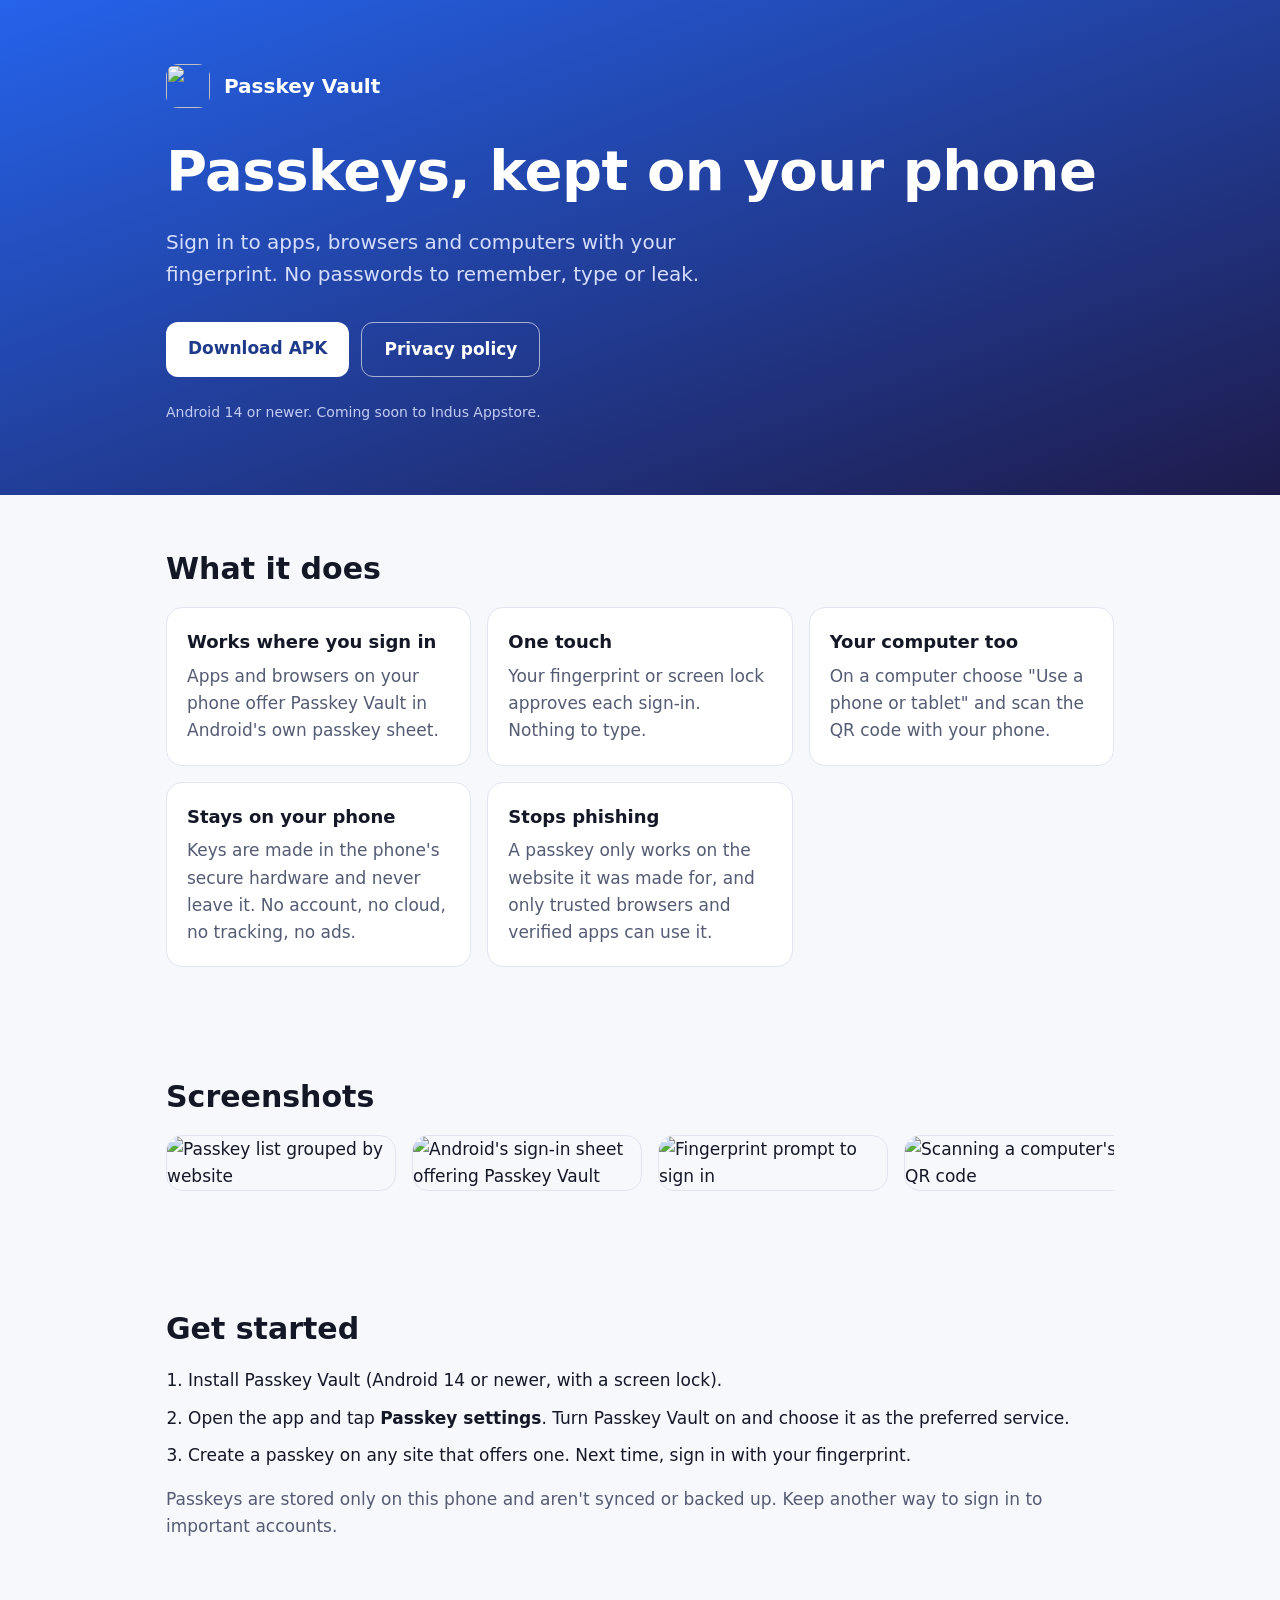
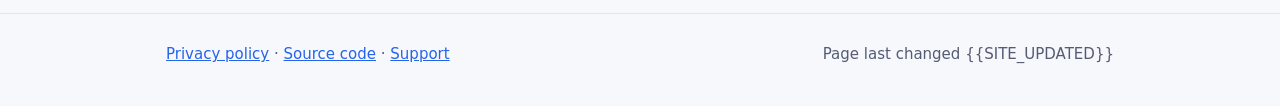
==== site/index.html @ fcdde6c2 "Website on GitHub Pages: landing page and privacy policy - site/: landing page (features, screenshot" ====
<!doctype html>
<html lang="en">
<head>
  <meta charset="utf-8">
  <meta name="viewport" content="width=device-width, initial-scale=1">
  <title>Passkey Vault</title>
  <meta name="description" content="Passkeys kept on your Android phone. Sign in to apps, browsers and computers with your fingerprint. No account, no cloud, no tracking.">
  <link rel="icon" href="icon.png">
  <link rel="stylesheet" href="style.css">
</head>
<body>
  <header class="hero">
    <div class="wrap">
      <a class="brand" href="./"><img src="icon.png" alt="">Passkey Vault</a>
      <h1>Passkeys, kept on your phone</h1>
      <p>Sign in to apps, browsers and computers with your fingerprint. No passwords to remember, type or leak.</p>
      <div class="buttons">
        <a class="btn primary" href="https://github.com/aman-dhakar-191/passkey-provider-android/releases/latest">Download APK</a>
        <a class="btn secondary" href="privacy/">Privacy policy</a>
      </div>
      <span class="note">Android 14 or newer. Coming soon to Indus Appstore.</span>
    </div>
  </header>

  <main>
    <section>
      <div class="wrap">
        <h2>What it does</h2>
        <div class="features">
          <div class="card"><h3>Works where you sign in</h3><p>Apps and browsers on your phone offer Passkey Vault in Android's own passkey sheet.</p></div>
          <div class="card"><h3>One touch</h3><p>Your fingerprint or screen lock approves each sign-in. Nothing to type.</p></div>
          <div class="card"><h3>Your computer too</h3><p>On a computer choose "Use a phone or tablet" and scan the QR code with your phone.</p></div>
          <div class="card"><h3>Stays on your phone</h3><p>Keys are made in the phone's secure hardware and never leave it. No account, no cloud, no tracking, no ads.</p></div>
          <div class="card"><h3>Stops phishing</h3><p>A passkey only works on the website it was made for, and only trusted browsers and verified apps can use it.</p></div>
        </div>
      </div>
    </section>

    <section>
      <div class="wrap">
        <h2>Screenshots</h2>
        <div class="shots">
          <img src="screenshots/screenshot-1.png" alt="Passkey list grouped by website" loading="lazy">
          <img src="screenshots/screenshot-2.png" alt="Android's sign-in sheet offering Passkey Vault" loading="lazy">
          <img src="screenshots/screenshot-3.png" alt="Fingerprint prompt to sign in" loading="lazy">
          <img src="screenshots/screenshot-4.png" alt="Scanning a computer's QR code" loading="lazy">
        </div>
      </div>
    </section>

    <section>
      <div class="wrap">
        <h2>Get started</h2>
        <ol class="steps">
          <li>Install Passkey Vault (Android 14 or newer, with a screen lock).</li>
          <li>Open the app and tap <strong>Passkey settings</strong>. Turn Passkey Vault on and choose it as the preferred service.</li>
          <li>Create a passkey on any site that offers one. Next time, sign in with your fingerprint.</li>
        </ol>
        <p class="muted">Passkeys are stored only on this phone and aren't synced or backed up. Keep another way to sign in to important accounts.</p>
      </div>
    </section>
  </main>

  <footer>
    <div class="wrap">
      <span><a href="privacy/">Privacy policy</a> · <a href="https://github.com/aman-dhakar-191/passkey-provider-android">Source code</a> · <a href="https://github.com/aman-dhakar-191/passkey-provider-android/issues">Support</a></span>
      <span>Page last changed {{SITE_UPDATED}}</span>
    </div>
  </footer>
</body>
</html>
---- site/style.css ----
:root {
  --bg: #f7f8fc; --surface: #ffffff; --text: #141726; --muted: #545b73; --line: #e2e5ef;
  --accent: #2563eb; --accent-text: #ffffff; --hero-a: #2563eb; --hero-b: #1e1b4b;
}
@media (prefers-color-scheme: dark) {
  :root { --bg: #0f1117; --surface: #181b24; --text: #e8eaf2; --muted: #a3a9bd; --line: #2a2f3d;
          --accent: #8fb3ff; --accent-text: #0b1b44; }
}
* { box-sizing: border-box; }
html { -webkit-text-size-adjust: 100%; }
body { margin: 0; background: var(--bg); color: var(--text); line-height: 1.6;
       font: 17px/1.6 system-ui, -apple-system, "Segoe UI", Roboto, sans-serif; }
a { color: var(--accent); }
.wrap { max-width: 980px; margin: 0 auto; padding: 0 16px; }

.hero { background: linear-gradient(160deg, var(--hero-a), var(--hero-b)); color: #fff; padding: 64px 0 72px; }
.hero .wrap { display: grid; gap: 24px; justify-items: start; }
.brand { display: flex; align-items: center; gap: 14px; font-weight: 600; font-size: 20px; color: #fff;
         text-decoration: none; }
.brand img { width: 44px; height: 44px; border-radius: 12px; }
.hero h1 { font-size: clamp(34px, 6vw, 56px); line-height: 1.1; margin: 8px 0 0; letter-spacing: -0.5px; }
.hero p { font-size: 20px; color: #d6defc; margin: 0; max-width: 620px; }
.buttons { display: flex; flex-wrap: wrap; gap: 12px; margin-top: 8px; }
.btn { display: inline-block; padding: 13px 22px; border-radius: 12px; font-weight: 600; text-decoration: none; }
.btn.primary { background: #fff; color: #1e3a8a; }
.btn.secondary { border: 1.5px solid rgba(255,255,255,.6); color: #fff; }
.note { font-size: 14px; color: #c3cdf5; }

section { padding: 56px 0; }
h2 { font-size: 30px; margin: 0 0 20px; line-height: 1.2; }
.features { display: grid; gap: 16px; grid-template-columns: repeat(auto-fit, minmax(230px, 1fr)); }
.card { background: var(--surface); border: 1px solid var(--line); border-radius: 16px; padding: 20px; }
.card h3 { margin: 0 0 6px; font-size: 18px; }
.card p { margin: 0; color: var(--muted); }

.shots { display: flex; gap: 16px; overflow-x: auto; padding-bottom: 8px; scroll-snap-type: x mandatory; }
.shots img { width: 230px; flex: 0 0 auto; border-radius: 16px; scroll-snap-align: start;
             border: 1px solid var(--line); }

ol.steps { padding-left: 22px; margin: 0; } ol.steps li { margin-bottom: 10px; }
.muted { color: var(--muted); }

footer { border-top: 1px solid var(--line); padding: 28px 0 40px; color: var(--muted); font-size: 15px; }
footer .wrap { display: flex; flex-wrap: wrap; gap: 8px 24px; justify-content: space-between; }

/* Privacy page */
.page-head { background: linear-gradient(160deg, var(--hero-a), var(--hero-b)); color: #fff; padding: 28px 0; }
.doc { background: var(--surface); border: 1px solid var(--line); border-radius: 16px; padding: 8px 24px 24px;
       margin: 32px 0; }
.doc h1 { font-size: 32px; line-height: 1.2; }
.doc h2 { font-size: 22px; margin-top: 28px; }
.doc code { font-size: 14px; background: var(--bg); border: 1px solid var(--line); border-radius: 6px;
            padding: 1px 5px; overflow-wrap: anywhere; }
.updated { color: var(--muted); font-size: 15px; }
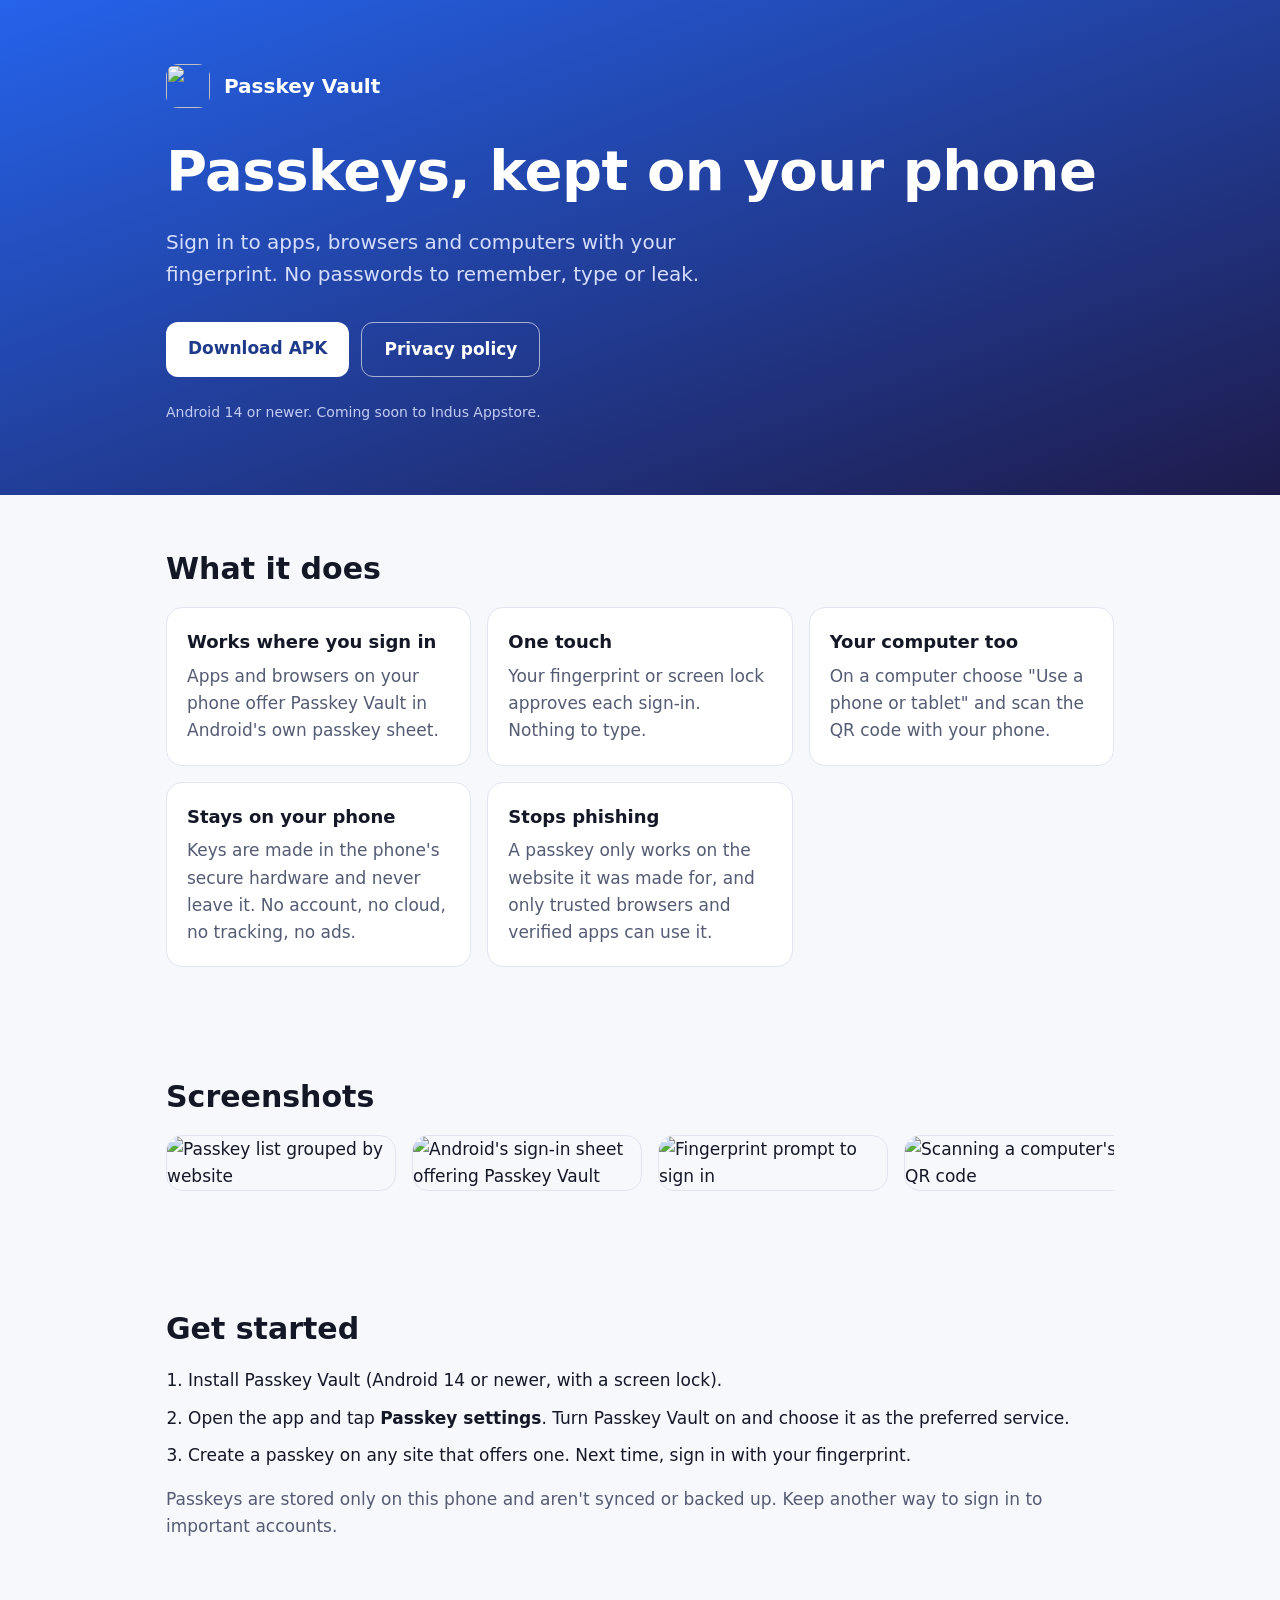
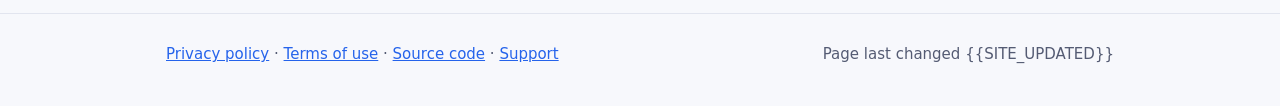
==== commit 7f845721: "Privacy policy rewrite, terms of use, Apache-2.0 licence, APK v3 signing - PRIVACY.md restructured t" ====
--- a/site/index.html
+++ b/site/index.html
@@ -63,7 +63,7 @@
 
   <footer>
     <div class="wrap">
-      <span><a href="privacy/">Privacy policy</a> · <a href="https://github.com/aman-dhakar-191/passkey-provider-android">Source code</a> · <a href="https://github.com/aman-dhakar-191/passkey-provider-android/issues">Support</a></span>
+      <span><a href="privacy/">Privacy policy</a> · <a href="terms/">Terms of use</a> · <a href="https://github.com/aman-dhakar-191/passkey-provider-android">Source code</a> · <a href="mailto:amandhaker191@gmail.com">Support</a></span>
       <span>Page last changed {{SITE_UPDATED}}</span>
     </div>
   </footer>
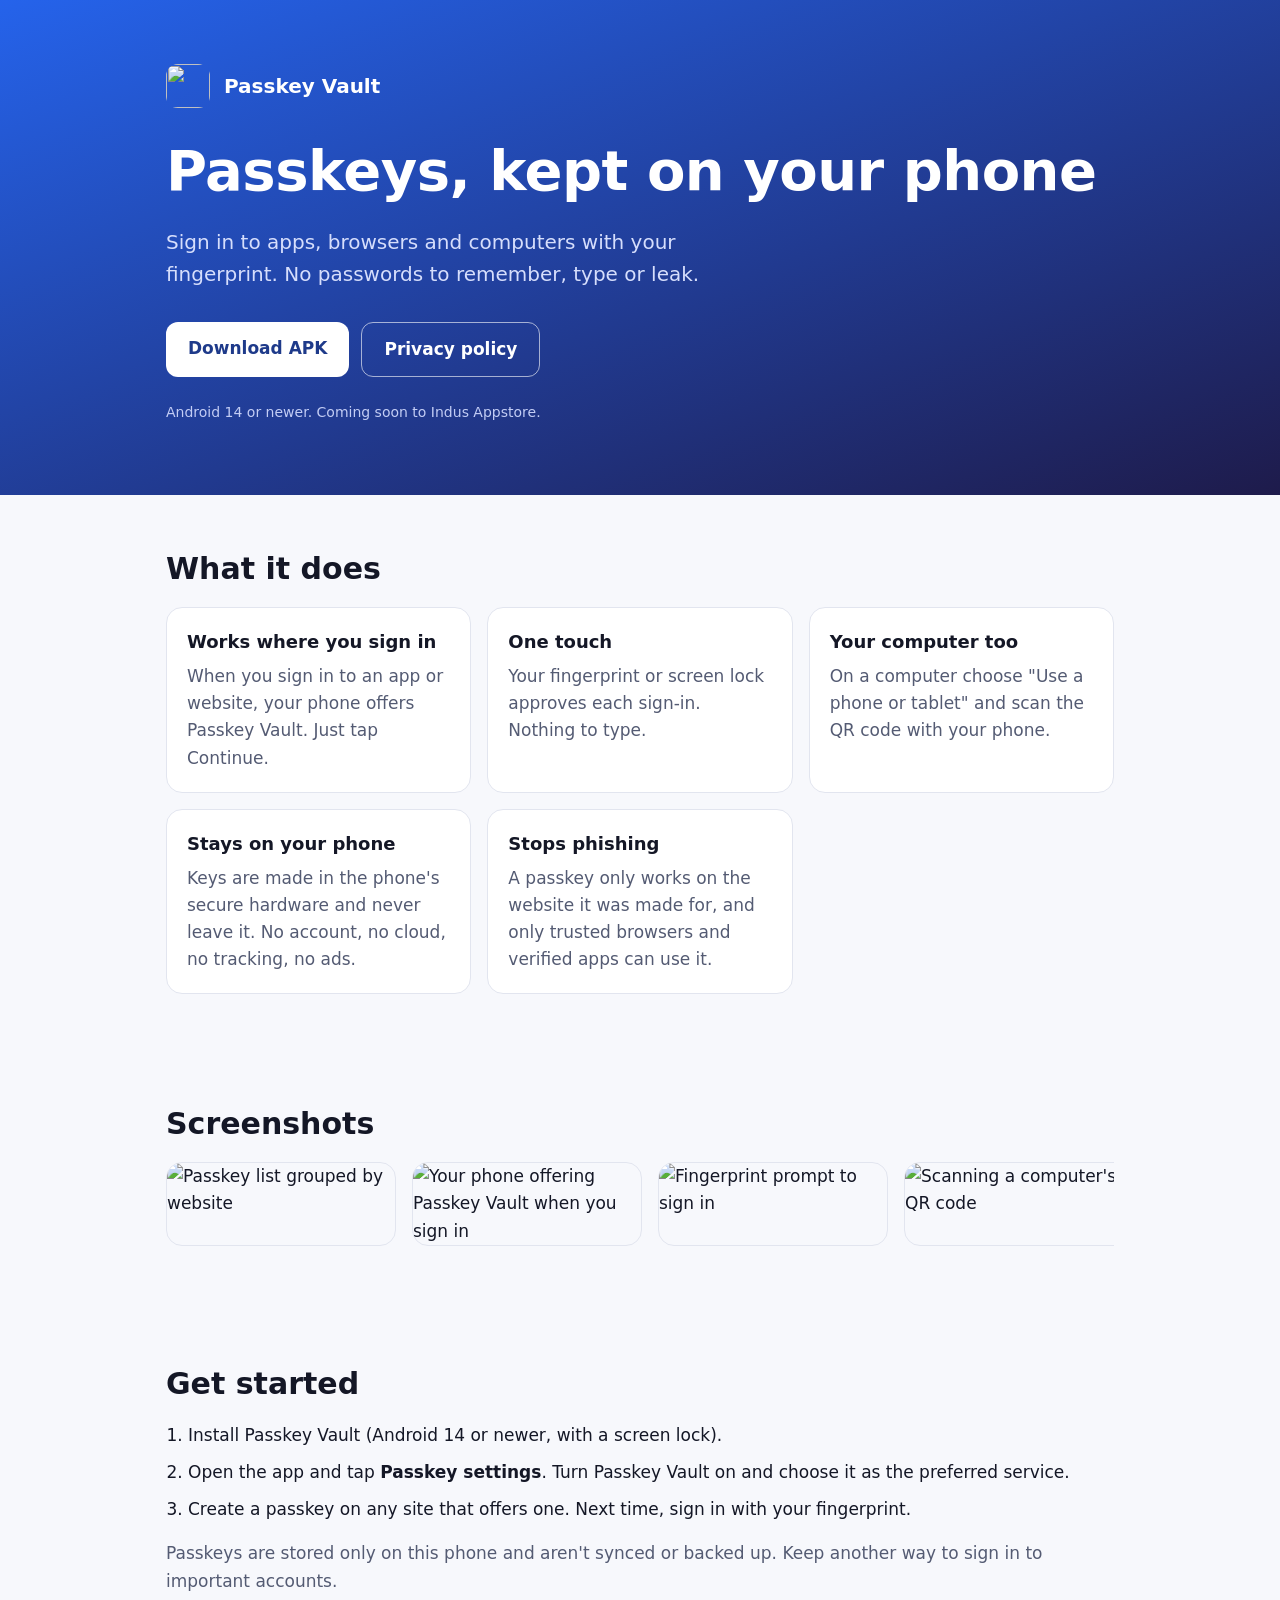
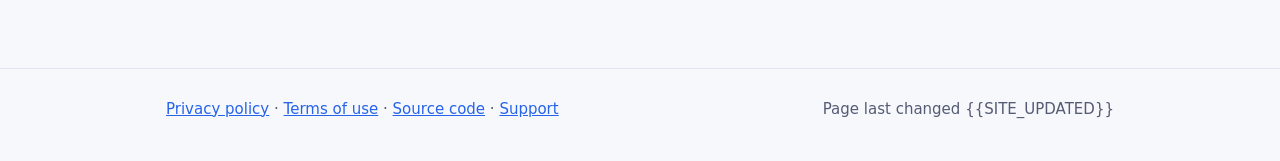
==== commit 27d5375e: "Store screenshot 2 and website: plain wording instead of "Android's sign-in sheet" Co-Authored-By: C" ====
--- a/site/index.html
+++ b/site/index.html
@@ -27,7 +27,7 @@
       <div class="wrap">
         <h2>What it does</h2>
         <div class="features">
-          <div class="card"><h3>Works where you sign in</h3><p>Apps and browsers on your phone offer Passkey Vault in Android's own passkey sheet.</p></div>
+          <div class="card"><h3>Works where you sign in</h3><p>When you sign in to an app or website, your phone offers Passkey Vault. Just tap Continue.</p></div>
           <div class="card"><h3>One touch</h3><p>Your fingerprint or screen lock approves each sign-in. Nothing to type.</p></div>
           <div class="card"><h3>Your computer too</h3><p>On a computer choose "Use a phone or tablet" and scan the QR code with your phone.</p></div>
           <div class="card"><h3>Stays on your phone</h3><p>Keys are made in the phone's secure hardware and never leave it. No account, no cloud, no tracking, no ads.</p></div>
@@ -41,7 +41,7 @@
         <h2>Screenshots</h2>
         <div class="shots">
           <img src="screenshots/screenshot-1.png" alt="Passkey list grouped by website" loading="lazy">
-          <img src="screenshots/screenshot-2.png" alt="Android's sign-in sheet offering Passkey Vault" loading="lazy">
+          <img src="screenshots/screenshot-2.png" alt="Your phone offering Passkey Vault when you sign in" loading="lazy">
           <img src="screenshots/screenshot-3.png" alt="Fingerprint prompt to sign in" loading="lazy">
           <img src="screenshots/screenshot-4.png" alt="Scanning a computer's QR code" loading="lazy">
         </div>
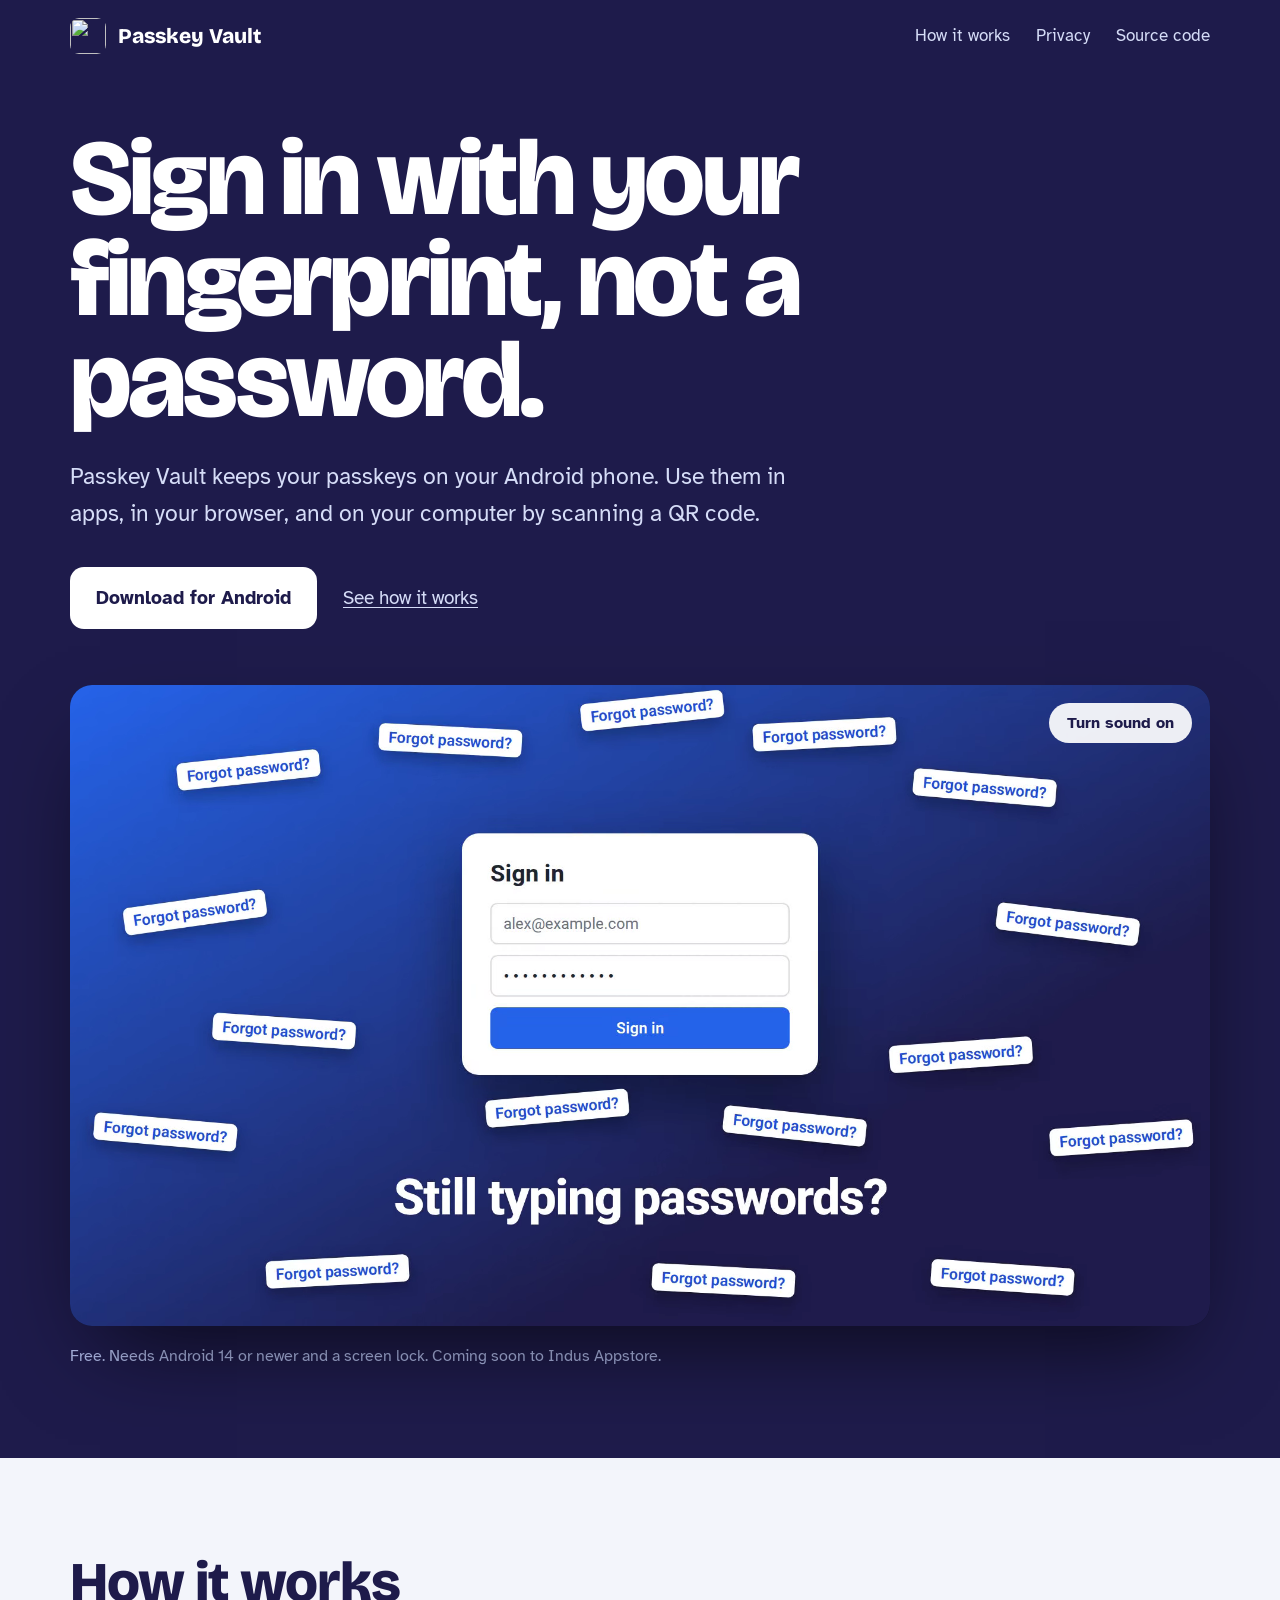
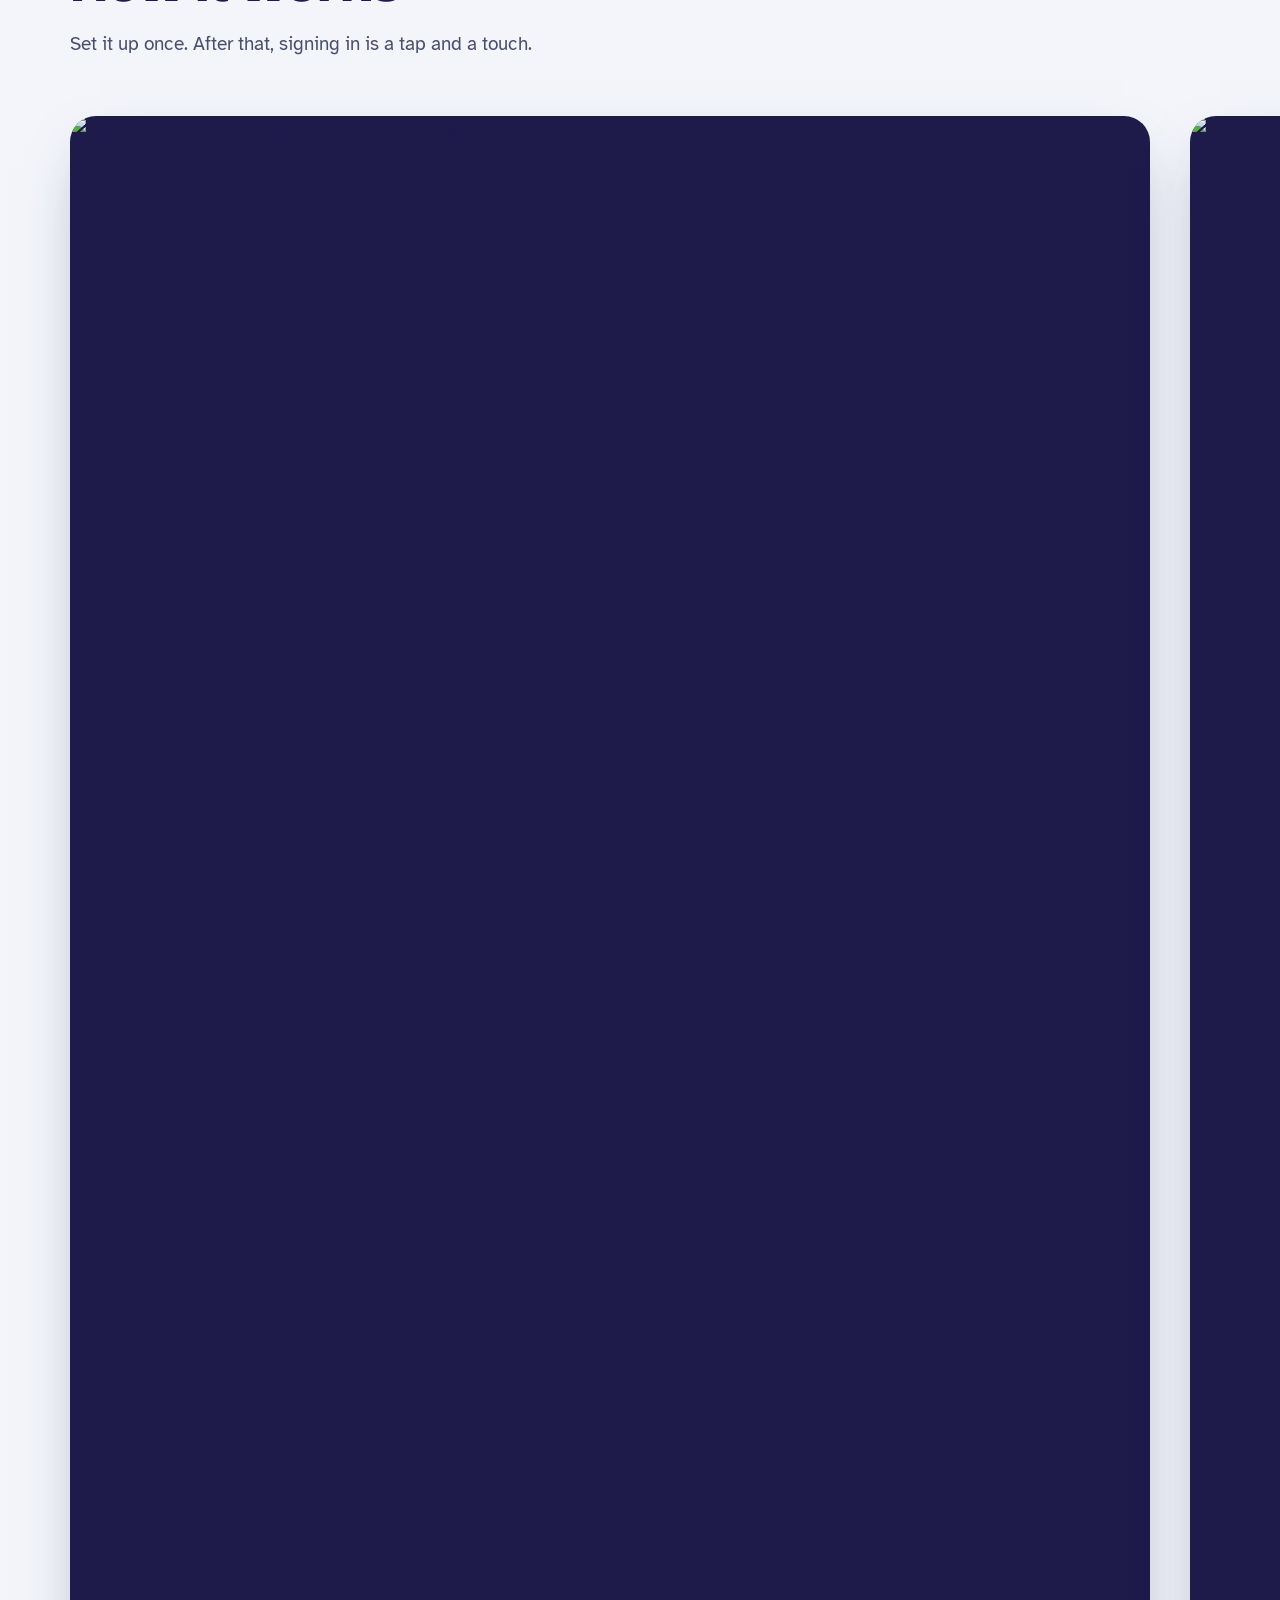
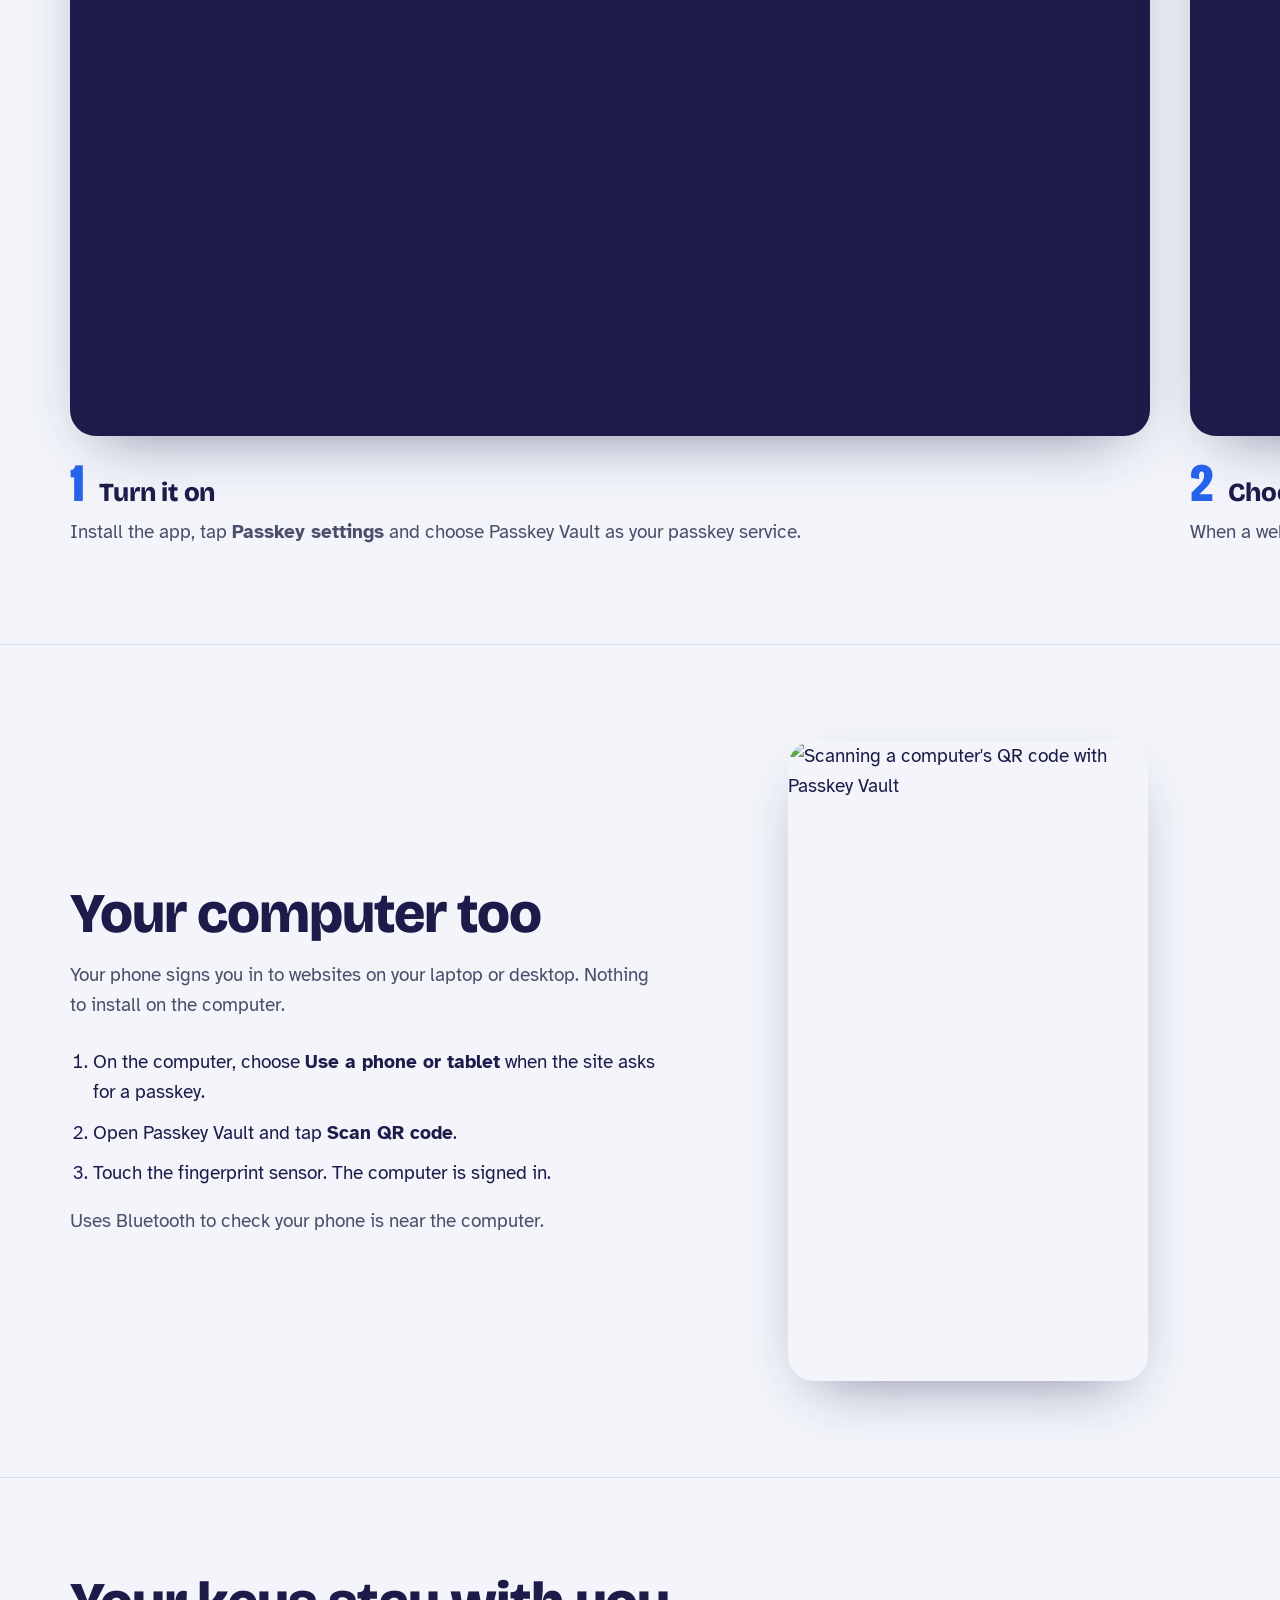
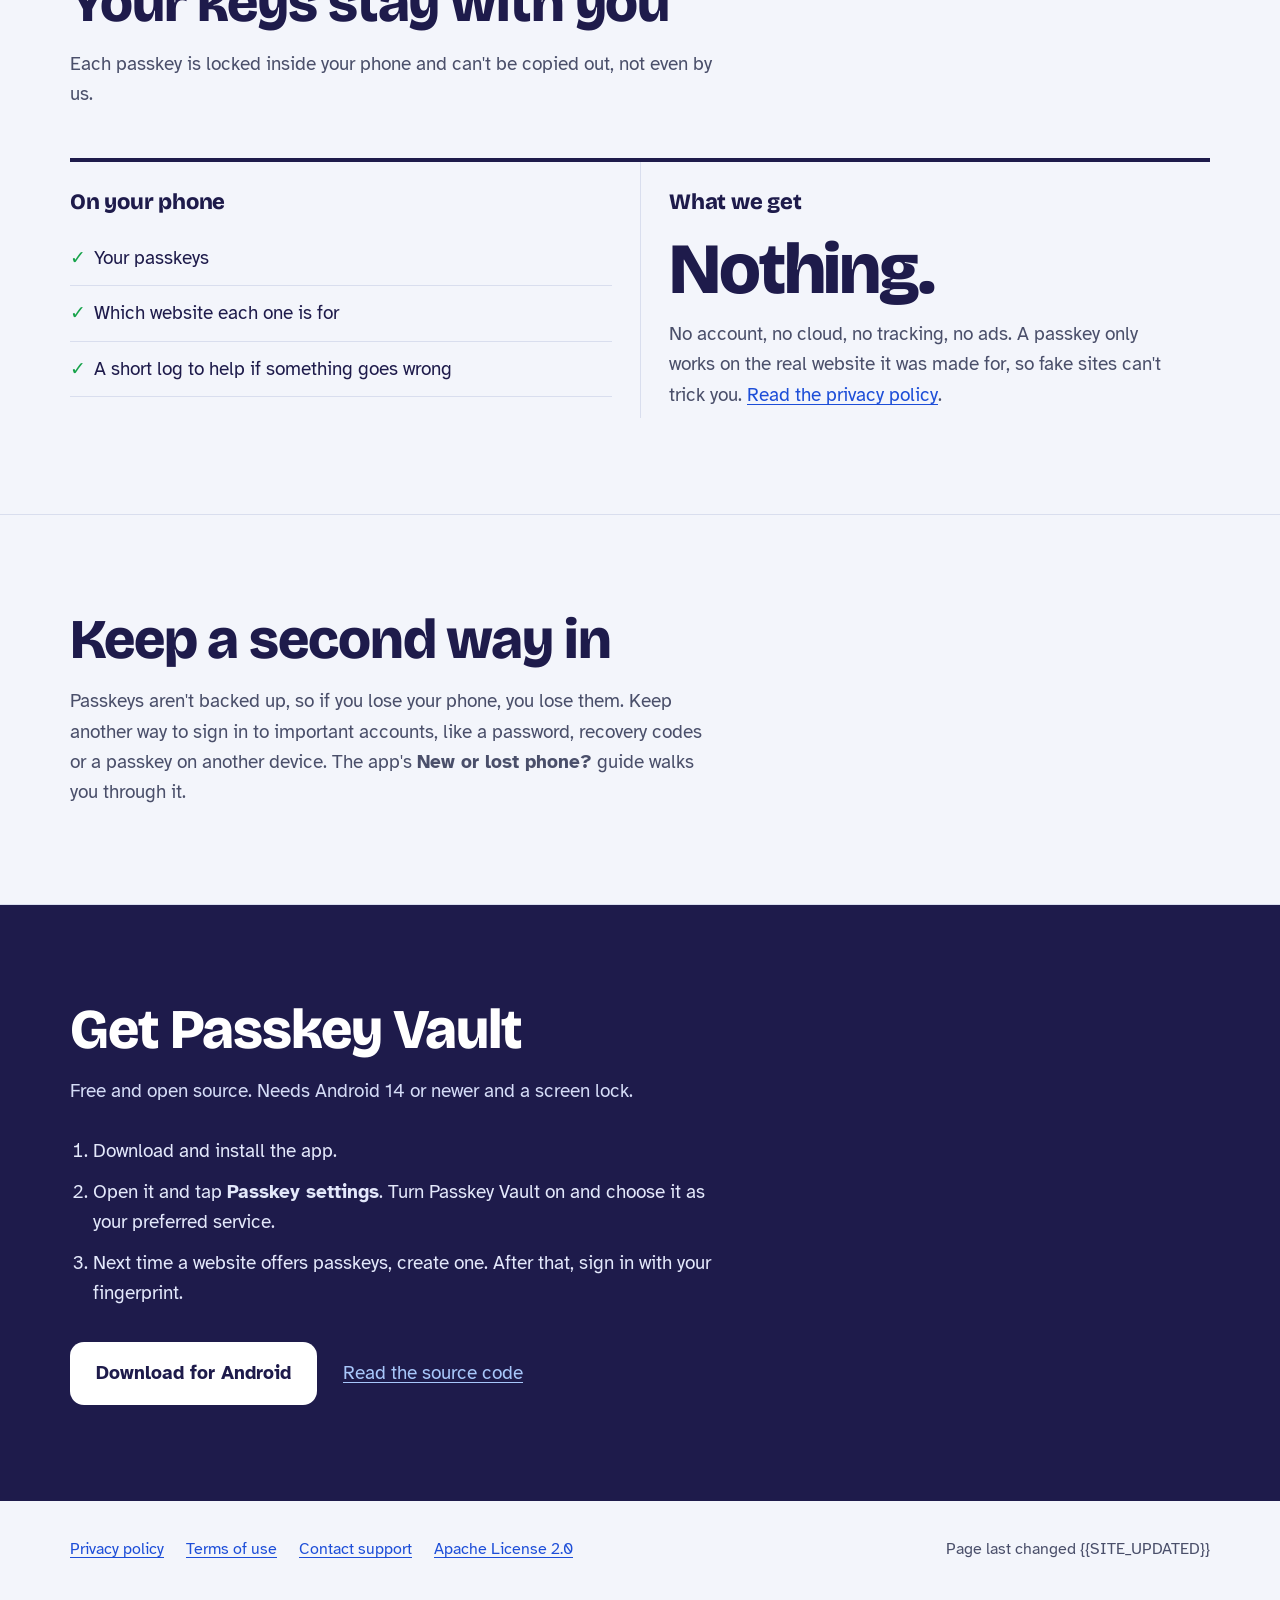
==== commit 3da25c2e: "Website redesign: launch video on the landing page - Hero leads with the headline and the 22-second " ====
--- a/site/index.html
+++ b/site/index.html
@@ -3,69 +3,159 @@
 <head>
   <meta charset="utf-8">
   <meta name="viewport" content="width=device-width, initial-scale=1">
-  <title>Passkey Vault</title>
-  <meta name="description" content="Passkeys kept on your Android phone. Sign in to apps, browsers and computers with your fingerprint. No account, no cloud, no tracking.">
+  <title>Passkey Vault: sign in with your fingerprint</title>
+  <meta name="description" content="Passkey Vault keeps your passkeys on your Android phone. Sign in to apps, websites and your computer with your fingerprint. No account, no cloud, no ads.">
+  <meta property="og:title" content="Passkey Vault">
+  <meta property="og:description" content="Sign in with your fingerprint, not a password. Your passkeys stay on your phone.">
+  <meta property="og:image" content="https://aman-dhakar-191.github.io/passkey-provider-android/media/passkey-vault.jpg">
   <link rel="icon" href="icon.png">
+  <link rel="preload" href="fonts/bricolage-200-800-normal.woff2" as="font" type="font/woff2" crossorigin>
   <link rel="stylesheet" href="style.css">
 </head>
 <body>
-  <header class="hero">
+  <header class="top">
     <div class="wrap">
       <a class="brand" href="./"><img src="icon.png" alt="">Passkey Vault</a>
-      <h1>Passkeys, kept on your phone</h1>
-      <p>Sign in to apps, browsers and computers with your fingerprint. No passwords to remember, type or leak.</p>
-      <div class="buttons">
-        <a class="btn primary" href="https://github.com/aman-dhakar-191/passkey-provider-android/releases/latest">Download APK</a>
-        <a class="btn secondary" href="privacy/">Privacy policy</a>
-      </div>
-      <span class="note">Android 14 or newer. Coming soon to Indus Appstore.</span>
+      <nav class="nav" aria-label="Main">
+        <a class="wide" href="#how">How it works</a>
+        <a href="privacy/">Privacy</a>
+        <a href="https://github.com/aman-dhakar-191/passkey-provider-android">Source code</a>
+      </nav>
     </div>
   </header>
 
   <main>
-    <section>
+    <section class="hero">
       <div class="wrap">
-        <h2>What it does</h2>
-        <div class="features">
-          <div class="card"><h3>Works where you sign in</h3><p>When you sign in to an app or website, your phone offers Passkey Vault. Just tap Continue.</p></div>
-          <div class="card"><h3>One touch</h3><p>Your fingerprint or screen lock approves each sign-in. Nothing to type.</p></div>
-          <div class="card"><h3>Your computer too</h3><p>On a computer choose "Use a phone or tablet" and scan the QR code with your phone.</p></div>
-          <div class="card"><h3>Stays on your phone</h3><p>Keys are made in the phone's secure hardware and never leave it. No account, no cloud, no tracking, no ads.</p></div>
-          <div class="card"><h3>Stops phishing</h3><p>A passkey only works on the website it was made for, and only trusted browsers and verified apps can use it.</p></div>
+        <h1>Sign in with your fingerprint, not a password.</h1>
+        <p class="lede">Passkey Vault keeps your passkeys on your Android phone. Use them in apps, in your browser, and on your computer by scanning a QR code.</p>
+        <div class="actions">
+          <a class="button" href="https://github.com/aman-dhakar-191/passkey-provider-android/releases/latest">Download for Android</a>
+          <a class="quiet" href="#how">See how it works</a>
+        </div>
+        <div class="film">
+          <video id="film" poster="media/passkey-vault.jpg" autoplay muted loop playsinline preload="auto"
+                 aria-label="22-second video: a password form full of Forgot password links, then Passkey Vault signing in with one fingerprint on a phone and on a computer.">
+            <source src="media/passkey-vault.webm" type="video/webm">
+            <source src="media/passkey-vault.mp4" type="video/mp4">
+          </video>
+          <button class="sound" id="sound" type="button" aria-pressed="false">Turn sound on</button>
+        </div>
+        <p class="requirement">Free. Needs Android 14 or newer and a screen lock. Coming soon to Indus Appstore.</p>
+      </div>
+    </section>
+
+    <section class="section" id="how">
+      <div class="wrap">
+        <h2>How it works</h2>
+        <p class="measure">Set it up once. After that, signing in is a tap and a touch.</p>
+        <ol class="steps">
+          <li>
+            <img src="screenshots/screenshot-1.png" alt="Passkey Vault's list of passkeys, grouped by website" loading="lazy" width="1080" height="1920">
+            <h3>Turn it on</h3>
+            <p>Install the app, tap <strong>Passkey settings</strong> and choose Passkey Vault as your passkey service.</p>
+          </li>
+          <li>
+            <img src="screenshots/screenshot-2.png" alt="Android's sign-in sheet offering a passkey from Passkey Vault" loading="lazy" width="1080" height="1920">
+            <h3>Choose Passkey Vault</h3>
+            <p>When a website or app asks for a passkey, your phone offers Passkey Vault. Tap Continue.</p>
+          </li>
+          <li>
+            <img src="screenshots/screenshot-3.png" alt="The fingerprint prompt that confirms the sign-in" loading="lazy" width="1080" height="1920">
+            <h3>Touch the sensor</h3>
+            <p>Your fingerprint or screen lock confirms it's you, and you're signed in.</p>
+          </li>
+        </ol>
+      </div>
+    </section>
+
+    <section class="section">
+      <div class="wrap split">
+        <div>
+          <h2>Your computer too</h2>
+          <p class="measure">Your phone signs you in to websites on your laptop or desktop. Nothing to install on the computer.</p>
+          <ol class="flow">
+            <li>On the computer, choose <strong>Use a phone or tablet</strong> when the site asks for a passkey.</li>
+            <li>Open Passkey Vault and tap <strong>Scan QR code</strong>.</li>
+            <li>Touch the fingerprint sensor. The computer is signed in.</li>
+          </ol>
+          <p class="measure" style="margin-top:18px;color:var(--muted)">Uses Bluetooth to check your phone is near the computer.</p>
+        </div>
+        <img src="screenshots/screenshot-4.png" alt="Scanning a computer's QR code with Passkey Vault" loading="lazy" width="1080" height="1920">
+      </div>
+    </section>
+
+    <section class="section">
+      <div class="wrap">
+        <h2>Your keys stay with you</h2>
+        <p class="measure">Each passkey is locked inside your phone and can't be copied out, not even by us.</p>
+        <div class="ledger">
+          <div>
+            <h3>On your phone</h3>
+            <ul>
+              <li><span class="check">✓</span>Your passkeys</li>
+              <li><span class="check">✓</span>Which website each one is for</li>
+              <li><span class="check">✓</span>A short log to help if something goes wrong</li>
+            </ul>
+          </div>
+          <div>
+            <h3>What we get</h3>
+            <p class="nothing">Nothing.</p>
+            <p>No account, no cloud, no tracking, no ads. A passkey only works on the real website it was made for, so fake sites can't trick you. <a href="privacy/">Read the privacy policy</a>.</p>
+          </div>
         </div>
       </div>
     </section>
 
-    <section>
+    <section class="section">
       <div class="wrap">
-        <h2>Screenshots</h2>
-        <div class="shots">
-          <img src="screenshots/screenshot-1.png" alt="Passkey list grouped by website" loading="lazy">
-          <img src="screenshots/screenshot-2.png" alt="Your phone offering Passkey Vault when you sign in" loading="lazy">
-          <img src="screenshots/screenshot-3.png" alt="Fingerprint prompt to sign in" loading="lazy">
-          <img src="screenshots/screenshot-4.png" alt="Scanning a computer's QR code" loading="lazy">
-        </div>
+        <h2>Keep a second way in</h2>
+        <p class="measure">Passkeys aren't backed up, so if you lose your phone, you lose them. Keep another way to sign in to important accounts, like a password, recovery codes or a passkey on another device. The app's <strong>New or lost phone?</strong> guide walks you through it.</p>
       </div>
     </section>
 
-    <section>
+    <section class="section get">
       <div class="wrap">
-        <h2>Get started</h2>
-        <ol class="steps">
-          <li>Install Passkey Vault (Android 14 or newer, with a screen lock).</li>
-          <li>Open the app and tap <strong>Passkey settings</strong>. Turn Passkey Vault on and choose it as the preferred service.</li>
-          <li>Create a passkey on any site that offers one. Next time, sign in with your fingerprint.</li>
+        <h2>Get Passkey Vault</h2>
+        <p class="measure">Free and open source. Needs Android 14 or newer and a screen lock.</p>
+        <ol class="setup">
+          <li>Download and install the app.</li>
+          <li>Open it and tap <strong>Passkey settings</strong>. Turn Passkey Vault on and choose it as your preferred service.</li>
+          <li>Next time a website offers passkeys, create one. After that, sign in with your fingerprint.</li>
         </ol>
-        <p class="muted">Passkeys are stored only on this phone and aren't synced or backed up. Keep another way to sign in to important accounts.</p>
+        <div class="actions">
+          <a class="button" href="https://github.com/aman-dhakar-191/passkey-provider-android/releases/latest">Download for Android</a>
+          <a href="https://github.com/aman-dhakar-191/passkey-provider-android">Read the source code</a>
+        </div>
       </div>
     </section>
   </main>
 
   <footer>
     <div class="wrap">
-      <span><a href="privacy/">Privacy policy</a> · <a href="terms/">Terms of use</a> · <a href="https://github.com/aman-dhakar-191/passkey-provider-android">Source code</a> · <a href="mailto:amandhaker191@gmail.com">Support</a></span>
+      <nav aria-label="Footer">
+        <a href="privacy/">Privacy policy</a>
+        <a href="terms/">Terms of use</a>
+        <a href="mailto:amandhaker191@gmail.com">Contact support</a>
+        <a href="https://github.com/aman-dhakar-191/passkey-provider-android/blob/main/LICENSE">Apache License 2.0</a>
+      </nav>
       <span>Page last changed {{SITE_UPDATED}}</span>
     </div>
   </footer>
+
+  <script>
+    // The video plays muted (browsers only autoplay silent video); sound is the visitor's choice.
+    const film = document.getElementById("film"), sound = document.getElementById("sound");
+    sound.addEventListener("click", () => {
+      film.muted = !film.muted;
+      if (!film.muted) film.play();
+      sound.textContent = film.muted ? "Turn sound on" : "Turn sound off";
+      sound.setAttribute("aria-pressed", String(!film.muted));
+    });
+    // With reduced motion, don't autoplay: show the poster and let the visitor start it.
+    if (matchMedia("(prefers-reduced-motion: reduce)").matches) {
+      film.removeAttribute("autoplay"); film.pause(); film.controls = true;
+    }
+  </script>
 </body>
 </html>
--- a/site/style.css
+++ b/site/style.css
@@ -1,54 +1,133 @@
+/* Passkey Vault website. Colours come from the app; fonts are self-hosted (no third-party requests). */
+@font-face { font-family: "Bricolage"; src: url("fonts/bricolage-200-800-normal.woff2") format("woff2");
+             font-weight: 200 800; font-stretch: 75% 100%; font-display: swap; }
+@font-face { font-family: "Atkinson"; src: url("fonts/atkinson-400-normal.woff2") format("woff2"); font-weight: 400; font-display: swap; }
+@font-face { font-family: "Atkinson"; src: url("fonts/atkinson-700-normal.woff2") format("woff2"); font-weight: 700; font-display: swap; }
+@font-face { font-family: "Atkinson"; src: url("fonts/atkinson-400-italic.woff2") format("woff2"); font-weight: 400; font-style: italic; font-display: swap; }
+
 :root {
-  --bg: #f7f8fc; --surface: #ffffff; --text: #141726; --muted: #545b73; --line: #e2e5ef;
-  --accent: #2563eb; --accent-text: #ffffff; --hero-a: #2563eb; --hero-b: #1e1b4b;
+  --navy: #1E1B4B;      /* hero, headings */
+  --signal: #2563EB;    /* actions, links */
+  --key: #A8C7FA;       /* accents on navy */
+  --mist: #F3F5FB;      /* page */
+  --paper: #FFFFFF;     /* raised surfaces */
+  --check: #16A34A;     /* the ✓ only */
+  --ink: #1E1B4B;
+  --muted: #4A4F6A;
+  --line: #D9DEEE;
+  --link: #1D4ED8;
+  --number: #2563EB;
 }
 @media (prefers-color-scheme: dark) {
-  :root { --bg: #0f1117; --surface: #181b24; --text: #e8eaf2; --muted: #a3a9bd; --line: #2a2f3d;
-          --accent: #8fb3ff; --accent-text: #0b1b44; }
+  :root { --mist: #11132A; --paper: #181B36; --ink: #E7E9F6; --muted: #A9AFCB; --line: #2C3058; --link: #A8C7FA; --number: #A8C7FA; }
 }
+
 * { box-sizing: border-box; }
 html { -webkit-text-size-adjust: 100%; }
-body { margin: 0; background: var(--bg); color: var(--text); line-height: 1.6;
-       font: 17px/1.6 system-ui, -apple-system, "Segoe UI", Roboto, sans-serif; }
-a { color: var(--accent); }
-.wrap { max-width: 980px; margin: 0 auto; padding: 0 16px; }
+body { margin: 0; background: var(--mist); color: var(--ink); font: 19px/1.6 "Atkinson", system-ui, sans-serif; }
+a { color: var(--link); text-underline-offset: 3px; }
+:focus-visible { outline: 3px solid var(--signal); outline-offset: 3px; border-radius: 4px; }
+img, video { max-width: 100%; height: auto; display: block; }
+.wrap { max-width: 1180px; margin: 0 auto; padding: 0 20px; }
+.measure { max-width: 34em; }
+h1, h2, h3 { font-family: "Bricolage", "Atkinson", sans-serif; font-weight: 800; letter-spacing: -0.02em; margin: 0; }
+h2 { font-size: clamp(34px, 5vw, 56px); line-height: 1.02; }
+h3 { font-size: 26px; line-height: 1.15; letter-spacing: -0.01em; }
+p { margin: 0; }
 
-.hero { background: linear-gradient(160deg, var(--hero-a), var(--hero-b)); color: #fff; padding: 64px 0 72px; }
-.hero .wrap { display: grid; gap: 24px; justify-items: start; }
-.brand { display: flex; align-items: center; gap: 14px; font-weight: 600; font-size: 20px; color: #fff;
-         text-decoration: none; }
-.brand img { width: 44px; height: 44px; border-radius: 12px; }
-.hero h1 { font-size: clamp(34px, 6vw, 56px); line-height: 1.1; margin: 8px 0 0; letter-spacing: -0.5px; }
-.hero p { font-size: 20px; color: #d6defc; margin: 0; max-width: 620px; }
-.buttons { display: flex; flex-wrap: wrap; gap: 12px; margin-top: 8px; }
-.btn { display: inline-block; padding: 13px 22px; border-radius: 12px; font-weight: 600; text-decoration: none; }
-.btn.primary { background: #fff; color: #1e3a8a; }
-.btn.secondary { border: 1.5px solid rgba(255,255,255,.6); color: #fff; }
-.note { font-size: 14px; color: #c3cdf5; }
+/* Top bar */
+.top { background: var(--navy); color: #fff; }
+.top .wrap { display: flex; align-items: center; justify-content: space-between; gap: 16px; height: 72px; }
+.brand { white-space: nowrap; display: flex; align-items: center; gap: 12px; color: #fff; text-decoration: none; font: 800 21px/1 "Bricolage", sans-serif; }
+.brand img { width: 36px; height: 36px; border-radius: 9px; }
+.nav { display: flex; gap: 26px; font-size: 17px; }
+.nav a { color: #D5DCF7; text-decoration: none; white-space: nowrap; }
+.nav a:hover { color: #fff; text-decoration: underline; }
 
-section { padding: 56px 0; }
-h2 { font-size: 30px; margin: 0 0 20px; line-height: 1.2; }
-.features { display: grid; gap: 16px; grid-template-columns: repeat(auto-fit, minmax(230px, 1fr)); }
-.card { background: var(--surface); border: 1px solid var(--line); border-radius: 16px; padding: 20px; }
-.card h3 { margin: 0 0 6px; font-size: 18px; }
-.card p { margin: 0; color: var(--muted); }
+/* Hero: the headline and the video are the page's one loud moment. */
+.hero { background: var(--navy); color: #fff; padding: 56px 0 88px; }
+.hero h1 { font-size: clamp(46px, 8.4vw, 118px); line-height: 0.94; letter-spacing: -0.035em; font-stretch: 100%; max-width: 11.5em; }
+.hero .lede { margin-top: 28px; font-size: clamp(19px, 2.2vw, 23px); color: #D5DCF7; max-width: 33em; }
+.actions { display: flex; flex-wrap: wrap; align-items: center; gap: 14px 26px; margin-top: 34px; }
+.button { display: inline-block; background: #fff; color: var(--navy); font-weight: 700; text-decoration: none; padding: 16px 26px; border-radius: 14px; }
+.button:hover { background: var(--key); }
+.hero .quiet { color: #D5DCF7; }
+.film { position: relative; margin-top: 56px; border-radius: 22px; overflow: hidden; background: #0d0f24; aspect-ratio: 16 / 9;
+        box-shadow: 0 40px 90px -30px rgba(0, 0, 0, .7); }
+.film video { width: 100%; height: 100%; object-fit: cover; }
+.sound { position: absolute; right: 18px; top: 18px; border: 0; cursor: pointer; font: 700 16px/1 "Atkinson", sans-serif;
+         color: var(--navy); background: rgba(255, 255, 255, .92); padding: 12px 18px; border-radius: 999px; }
+.sound:hover { background: #fff; }
+.requirement { margin-top: 18px; font-size: 16px; color: #AEB8E6; }
 
-.shots { display: flex; gap: 16px; overflow-x: auto; padding-bottom: 8px; scroll-snap-type: x mandatory; }
-.shots img { width: 230px; flex: 0 0 auto; border-radius: 16px; scroll-snap-align: start;
-             border: 1px solid var(--line); }
+/* One-time headline entrance: the letters open from condensed to regular width. */
+@media (prefers-reduced-motion: no-preference) {
+  .hero h1 { animation: open 1.1s cubic-bezier(.2, .8, .2, 1) both; }
+  @keyframes open { from { font-stretch: 75%; letter-spacing: -0.05em; opacity: 0; } to { font-stretch: 100%; opacity: 1; } }
+}
 
-ol.steps { padding-left: 22px; margin: 0; } ol.steps li { margin-bottom: 10px; }
-.muted { color: var(--muted); }
+/* Sections */
+.section { padding: 96px 0; }
+.section + .section { border-top: 1px solid var(--line); }
+.section h2 + p { margin-top: 18px; color: var(--muted); }
 
-footer { border-top: 1px solid var(--line); padding: 28px 0 40px; color: var(--muted); font-size: 15px; }
-footer .wrap { display: flex; flex-wrap: wrap; gap: 8px 24px; justify-content: space-between; }
+/* How it works: a real three-step sequence */
+.steps { list-style: none; margin: 56px 0 0; padding: 0; display: grid; grid-template-columns: repeat(3, 1fr); gap: 40px; counter-reset: step; }
+.steps li { counter-increment: step; }
+.steps img { border-radius: 26px; box-shadow: 0 24px 60px -28px rgba(30, 27, 75, .55); background: var(--navy); }
+.steps h3 { margin-top: 26px; display: flex; gap: 14px; align-items: baseline; }
+.steps h3::before { content: counter(step); font-size: 54px; line-height: .8; color: var(--number); font-stretch: 75%; }
+.steps p { margin-top: 10px; color: var(--muted); }
 
-/* Privacy page */
-.page-head { background: linear-gradient(160deg, var(--hero-a), var(--hero-b)); color: #fff; padding: 28px 0; }
-.doc { background: var(--surface); border: 1px solid var(--line); border-radius: 16px; padding: 8px 24px 24px;
-       margin: 32px 0; }
-.doc h1 { font-size: 32px; line-height: 1.2; }
-.doc h2 { font-size: 22px; margin-top: 28px; }
-.doc code { font-size: 14px; background: var(--bg); border: 1px solid var(--line); border-radius: 6px;
-            padding: 1px 5px; overflow-wrap: anywhere; }
-.updated { color: var(--muted); font-size: 15px; }
+/* Computer */
+.split { display: grid; grid-template-columns: 1.1fr .9fr; gap: 64px; align-items: center; }
+.split img { max-width: 360px; justify-self: center; border-radius: 26px; box-shadow: 0 24px 60px -28px rgba(30, 27, 75, .55); }
+.flow { margin: 26px 0 0; padding-left: 1.2em; }
+.flow li { margin-bottom: 10px; }
+
+/* Ledger: what stays on the phone vs what we have */
+.ledger { margin-top: 48px; display: grid; grid-template-columns: 1fr 1fr; border-top: 4px solid var(--ink); }
+.ledger > div { padding: 28px 28px 8px 0; }
+.ledger > div + div { border-left: 1px solid var(--line); padding-left: 28px; }
+.ledger h3 { font-size: 22px; }
+.ledger ul { margin: 16px 0 0; padding: 0; list-style: none; }
+.ledger li { padding: 12px 0; border-bottom: 1px solid var(--line); }
+.ledger .nothing { font: 800 clamp(40px, 6vw, 72px)/1 "Bricolage", sans-serif; letter-spacing: -0.03em; margin-top: 18px; }
+.ledger .nothing + p { margin-top: 14px; color: var(--muted); }
+.check { color: var(--check); font-weight: 700; margin-right: 8px; }
+
+/* Get it */
+.get { background: var(--navy); color: #fff; }
+.get h2 + p { color: #D5DCF7; }
+.get .setup { margin: 30px 0 0; padding-left: 1.2em; color: #E3E8FB; max-width: 34em; }
+.get .setup li { margin-bottom: 10px; }
+.get a:not(.button) { color: var(--key); }
+
+footer { padding: 36px 0 48px; color: var(--muted); font-size: 16px; }
+footer .wrap { display: flex; flex-wrap: wrap; gap: 10px 28px; justify-content: space-between; }
+footer nav { display: flex; flex-wrap: wrap; gap: 8px 22px; }
+
+/* Privacy and terms pages */
+.doc { max-width: 42em; margin: 56px auto; padding: 0 20px; }
+.doc h1 { font-size: clamp(38px, 6vw, 60px); line-height: 1.02; letter-spacing: -0.03em; }
+.doc h2 { font-size: 28px; margin-top: 44px; letter-spacing: -0.01em; }
+.doc p, .doc li { color: var(--ink); }
+.doc p { margin-top: 14px; }
+.doc ul { padding-left: 1.2em; }
+.doc li { margin-top: 8px; }
+.doc code { font-size: 15px; background: var(--paper); border: 1px solid var(--line); border-radius: 6px; padding: 1px 5px; overflow-wrap: anywhere; }
+.updated { margin-top: 40px; padding-top: 18px; border-top: 1px solid var(--line); color: var(--muted); font-size: 16px; }
+
+@media (max-width: 860px) {
+  .nav { gap: 16px; font-size: 16px; }
+  .top .wrap { height: 64px; }
+  .brand { font-size: 18px; } .brand img { width: 30px; height: 30px; }
+  .nav .wide { display: none; }
+  .steps { grid-template-columns: 1fr; gap: 56px; }
+  .steps img { max-width: 340px; }
+  .split { grid-template-columns: 1fr; gap: 40px; }
+  .ledger { grid-template-columns: 1fr; }
+  .ledger > div + div { border-left: 0; padding-left: 0; border-top: 1px solid var(--line); }
+  .section { padding: 72px 0; }
+  .film { border-radius: 14px; margin-top: 40px; }
+}
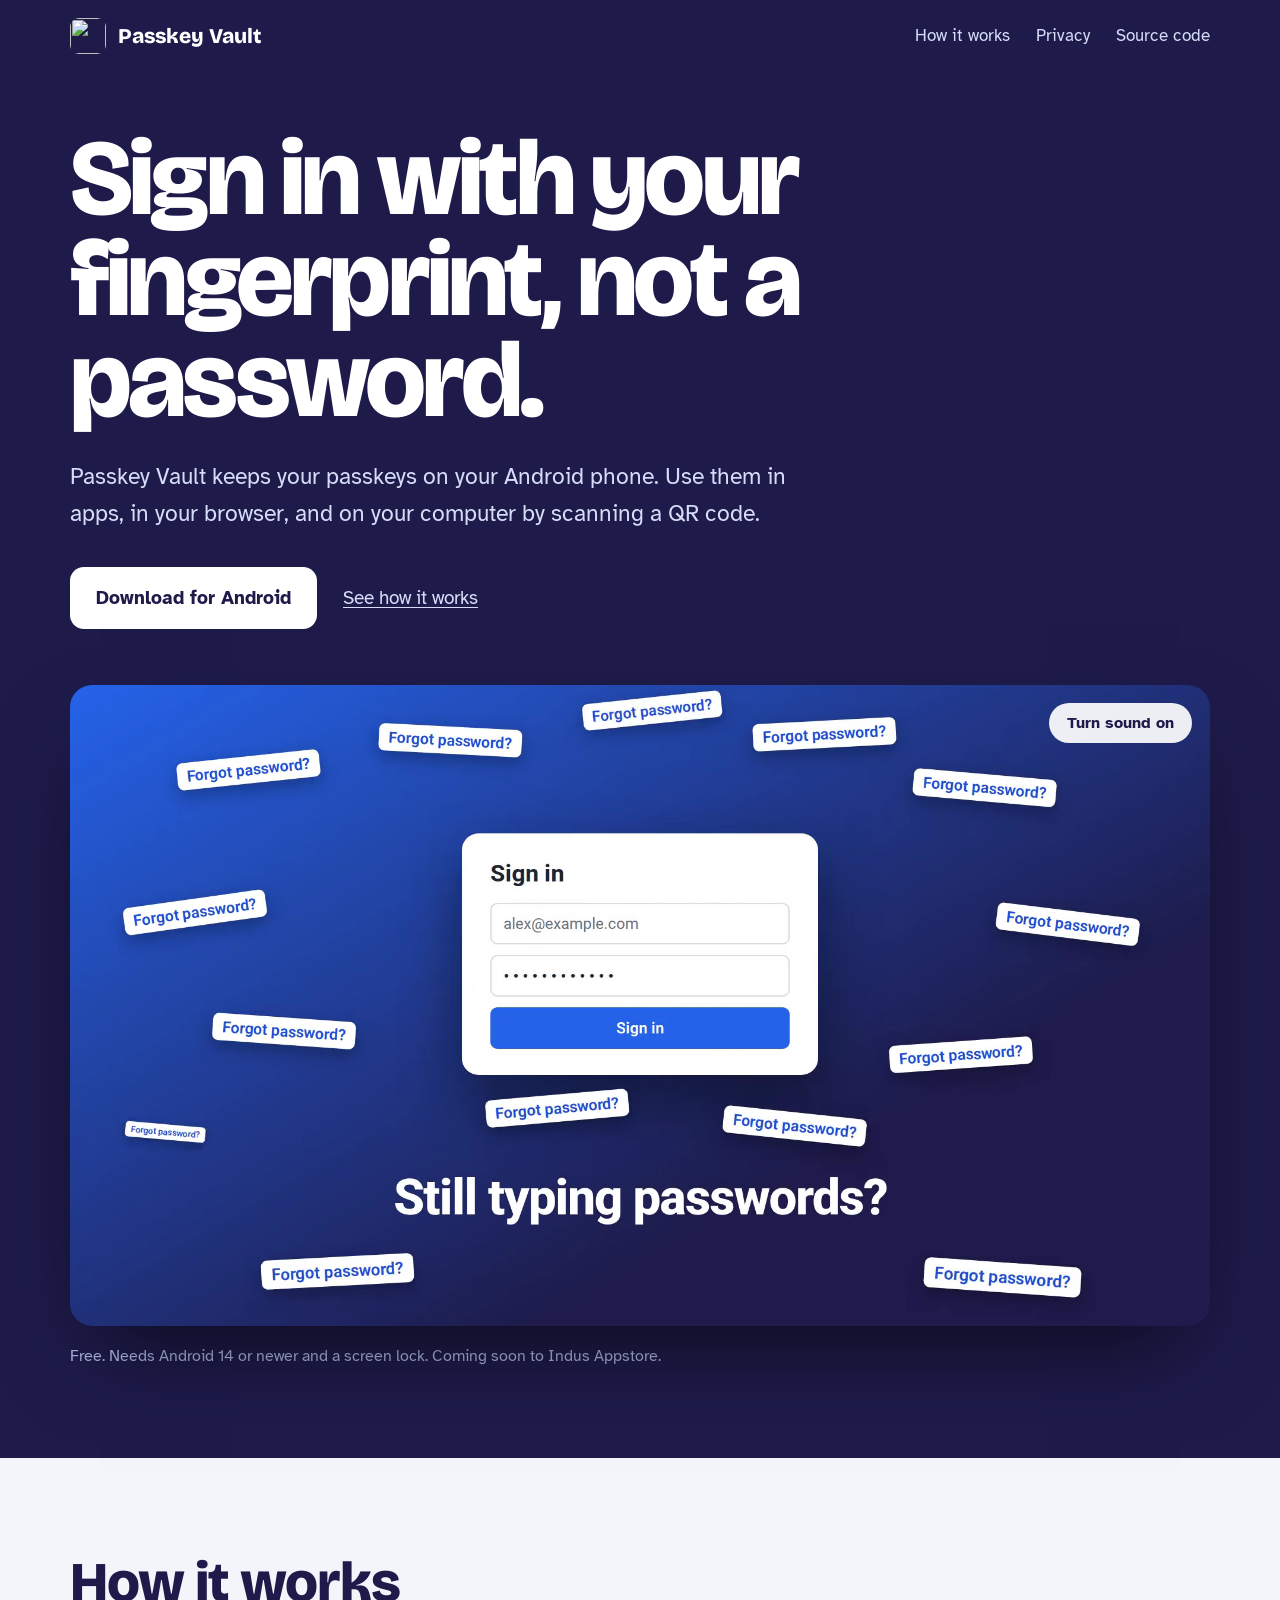
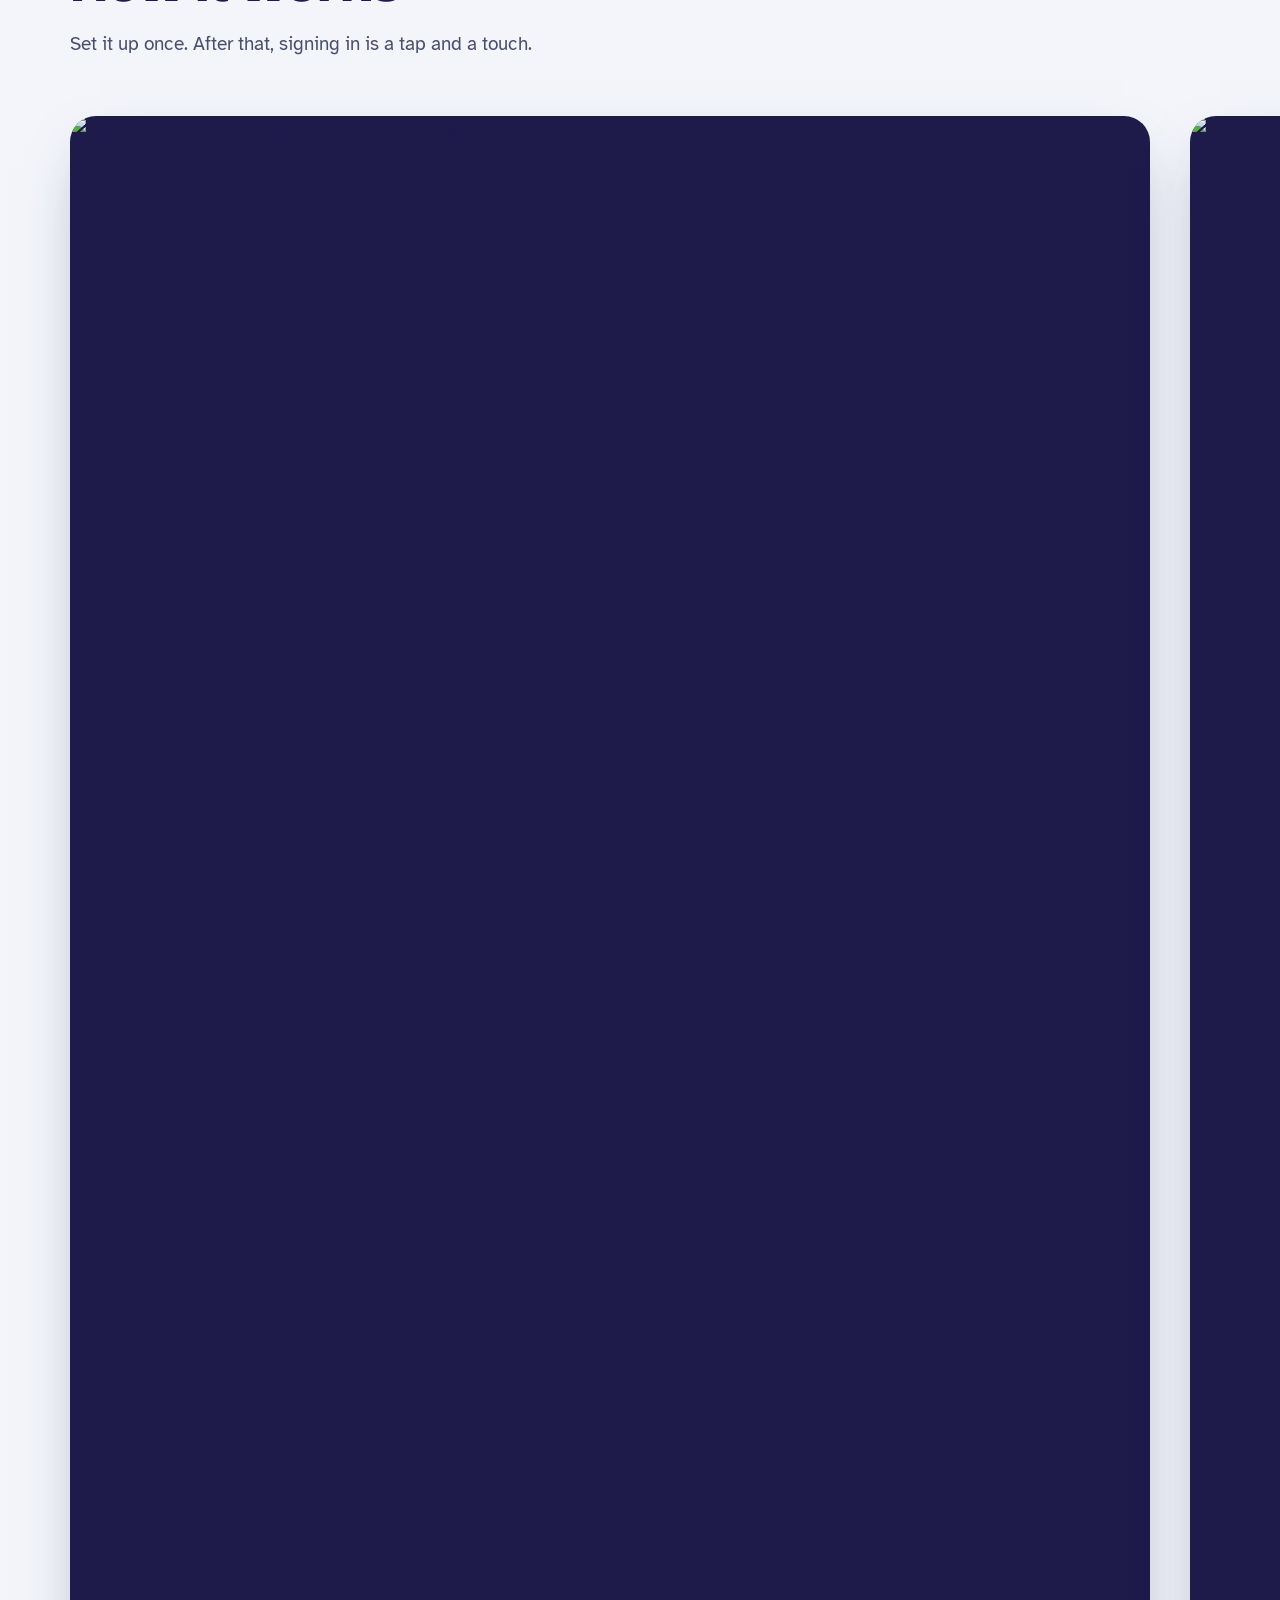
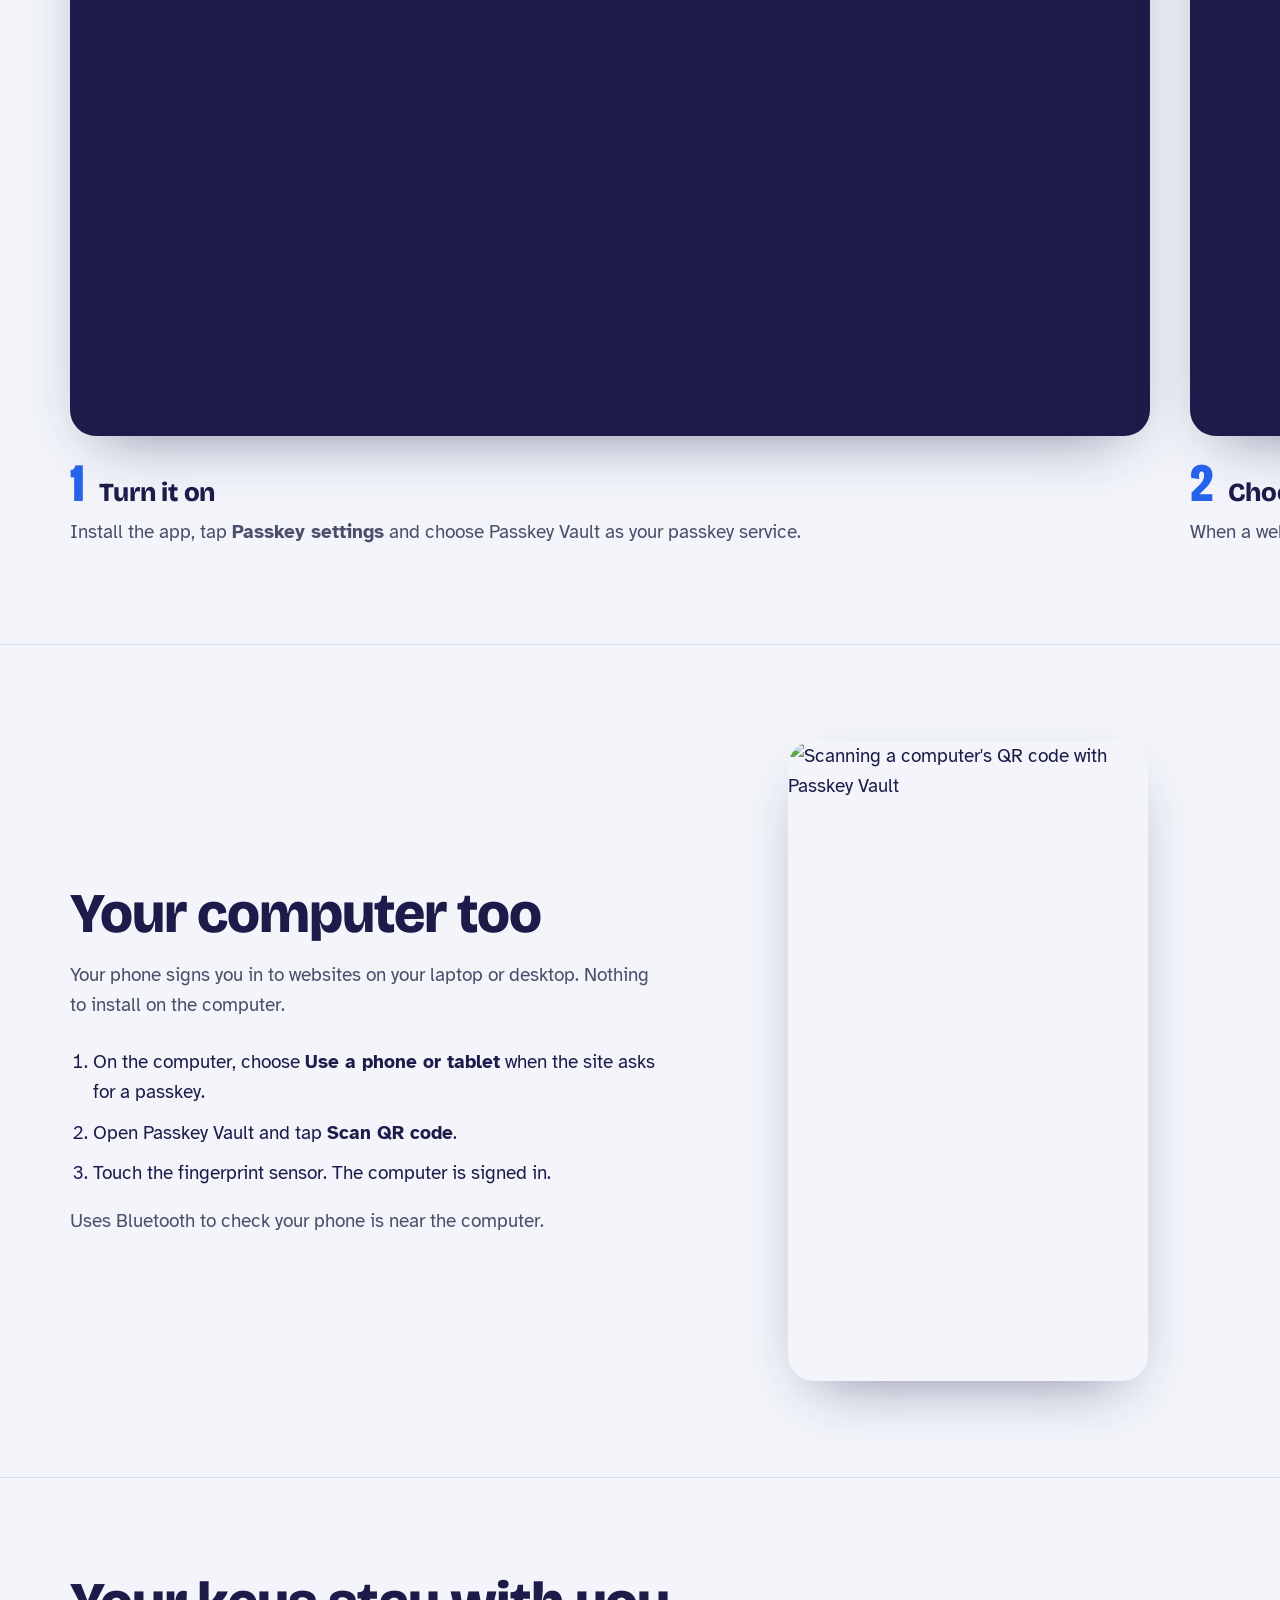
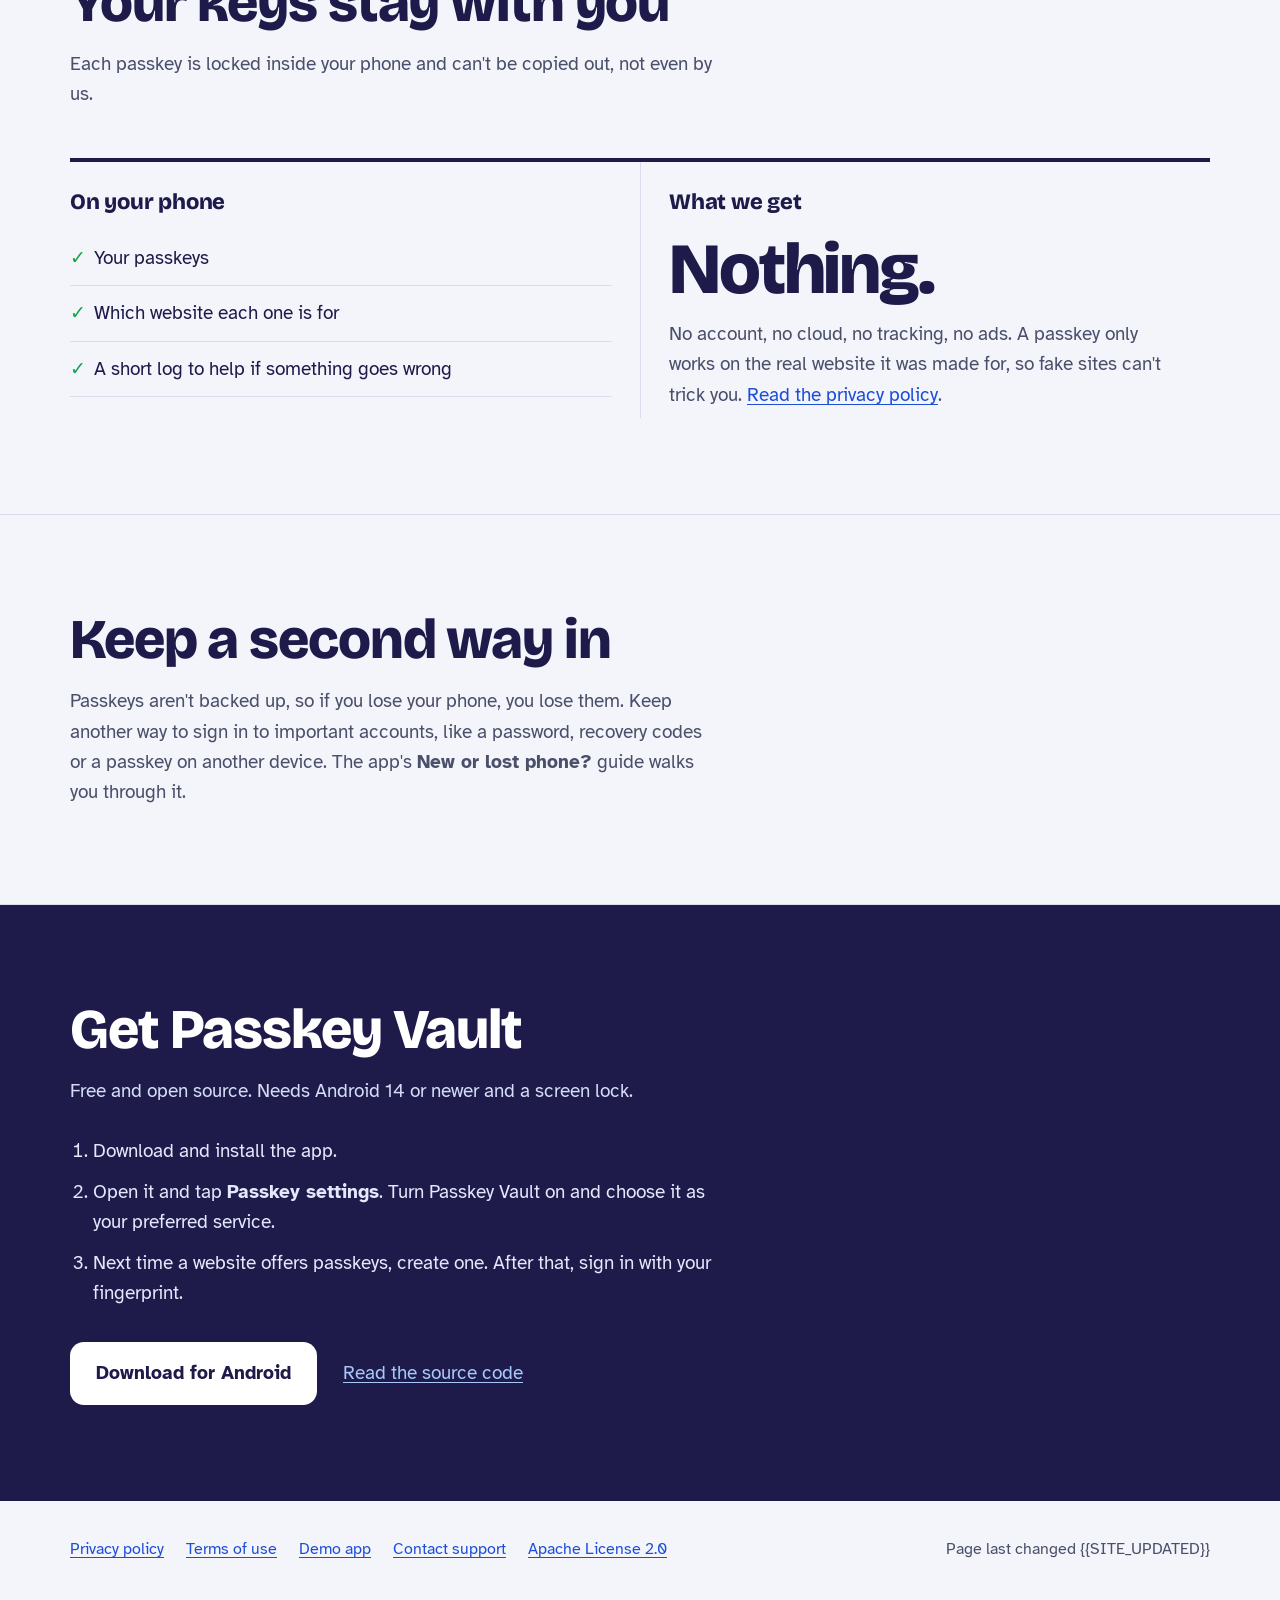
==== commit b5fae6b4: "Website: "Demo app" section and a browser copy of the demo's login page docs/DEMO.md becomes the pag" ====
--- a/site/index.html
+++ b/site/index.html
@@ -136,6 +136,7 @@
       <nav aria-label="Footer">
         <a href="privacy/">Privacy policy</a>
         <a href="terms/">Terms of use</a>
+        <a href="demo/">Demo app</a>
         <a href="mailto:amandhaker191@gmail.com">Contact support</a>
         <a href="https://github.com/aman-dhakar-191/passkey-provider-android/blob/main/LICENSE">Apache License 2.0</a>
       </nav>
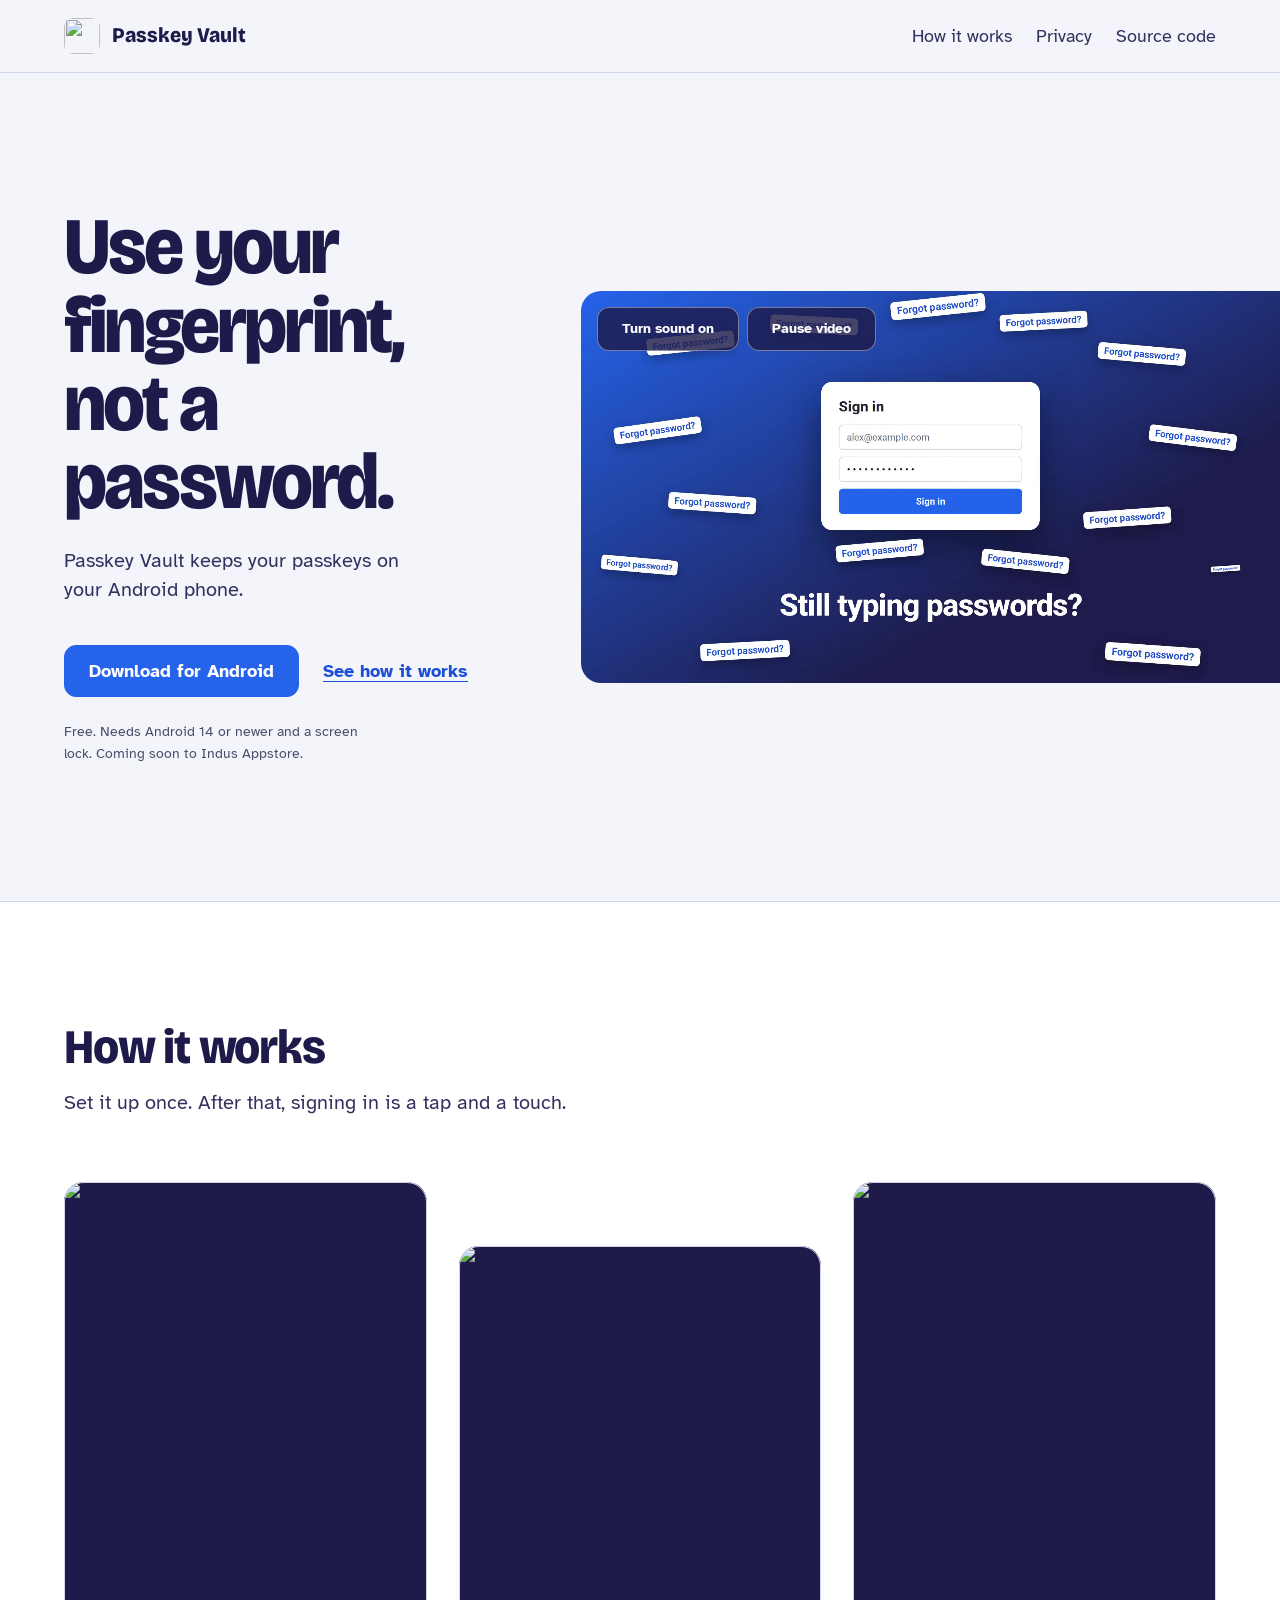
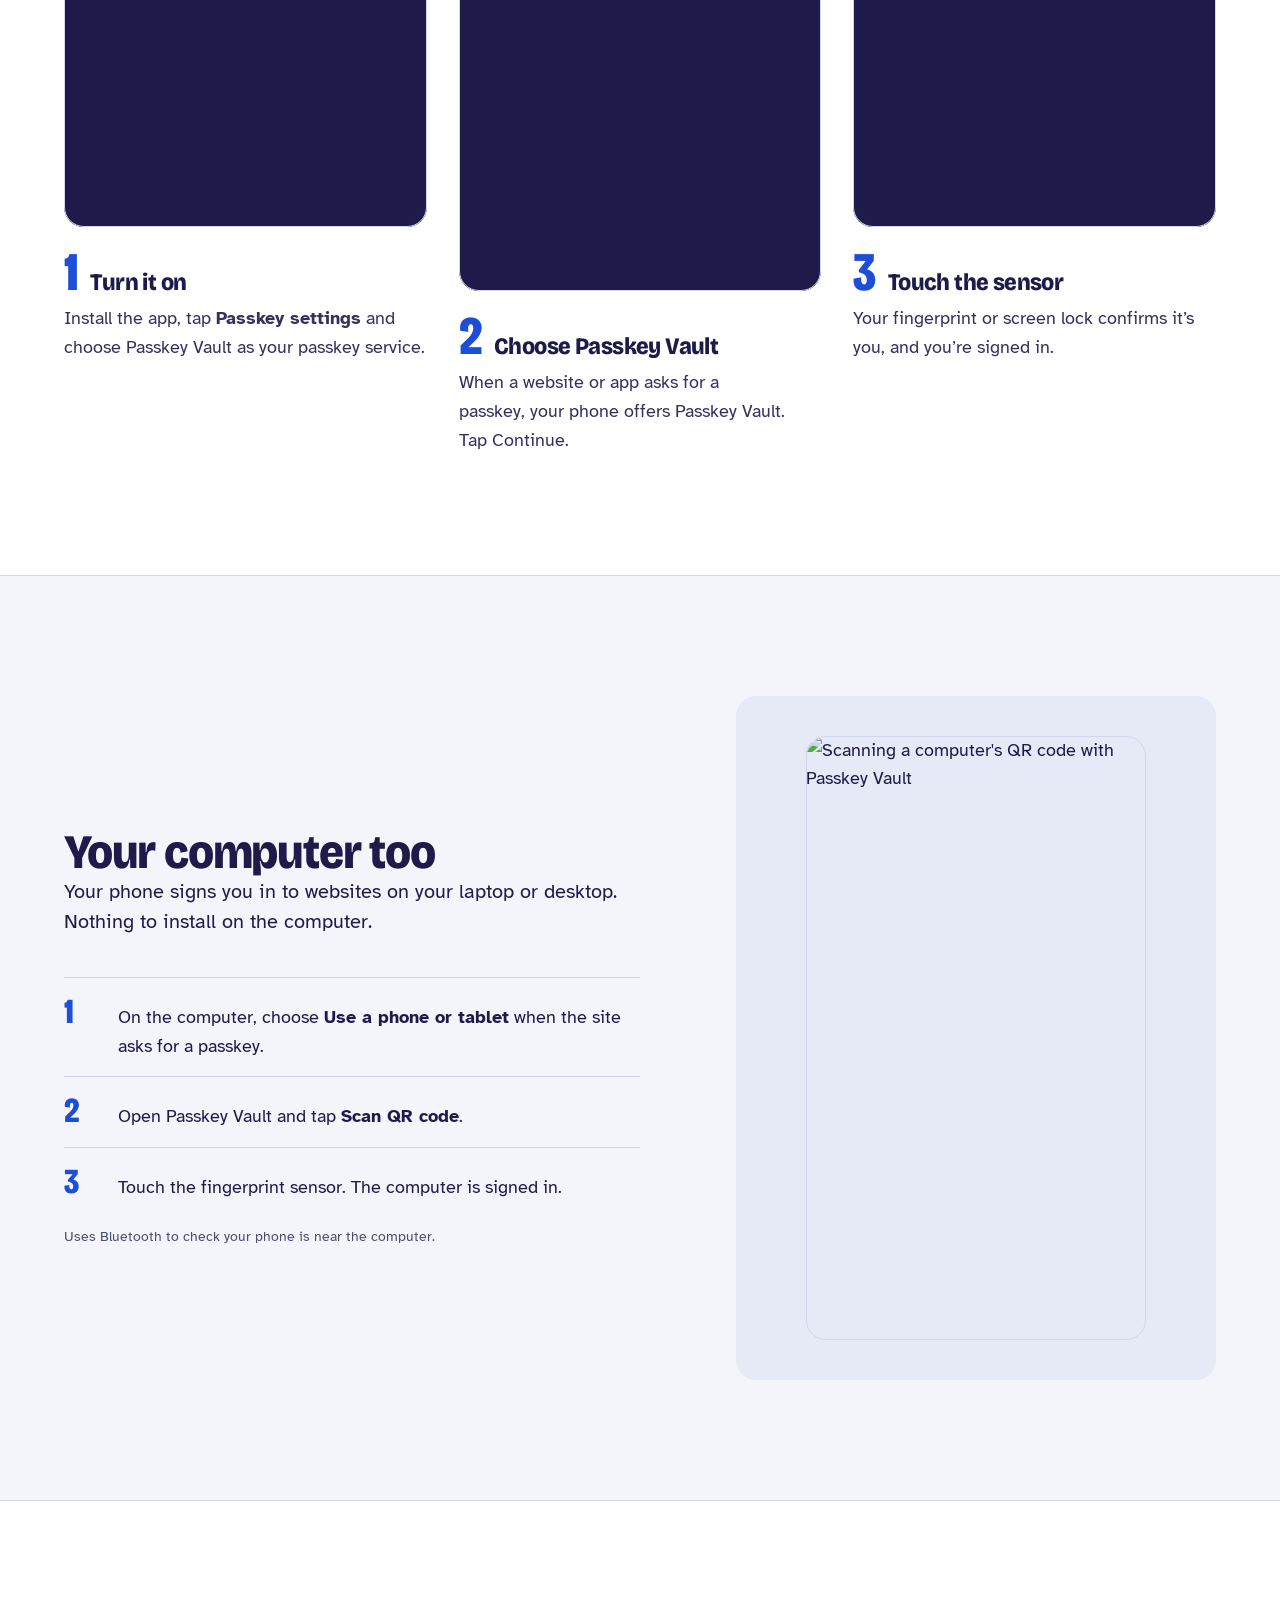
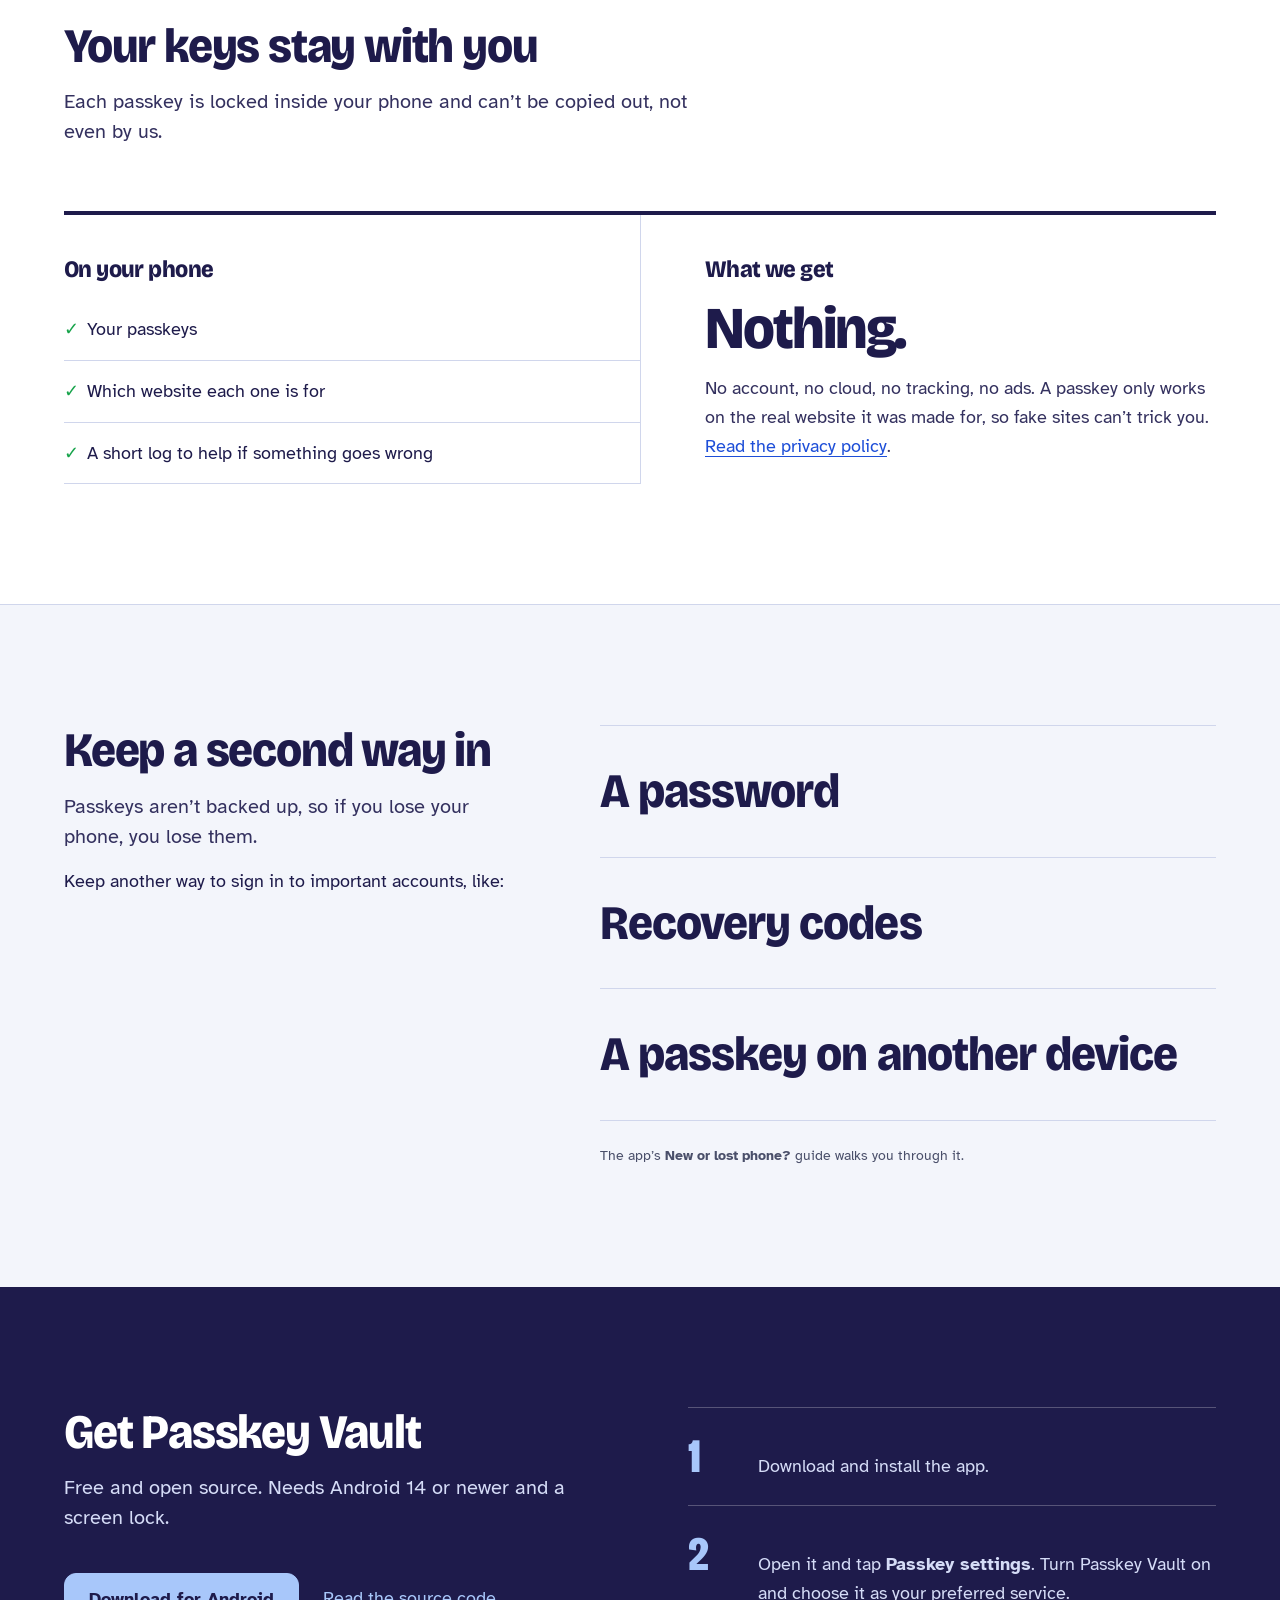
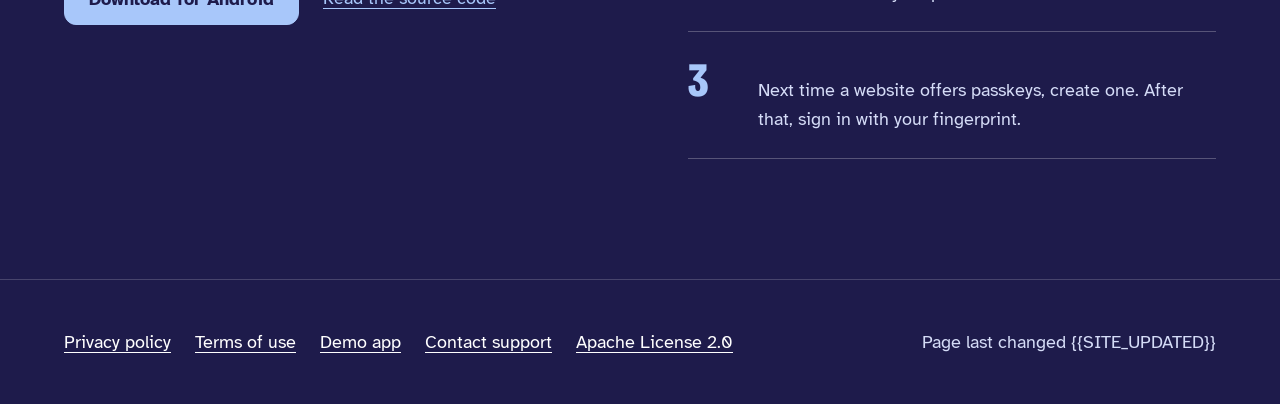
==== commit 5c31b58b: "Website: redesign the landing page with Hallmark Full redesign keeping content, links, ids and the v" ====
--- a/site/index.html
+++ b/site/index.html
@@ -9,6 +9,7 @@
   <meta property="og:description" content="Sign in with your fingerprint, not a password. Your passkeys stay on your phone.">
   <meta property="og:image" content="https://aman-dhakar-191.github.io/passkey-provider-android/media/passkey-vault.jpg">
   <link rel="icon" href="icon.png">
+  <script>document.documentElement.classList.add("js");</script>
   <link rel="preload" href="fonts/bricolage-200-800-normal.woff2" as="font" type="font/woff2" crossorigin>
   <link rel="stylesheet" href="style.css">
 </head>
@@ -27,28 +28,35 @@
   <main>
     <section class="hero">
       <div class="wrap">
-        <h1>Sign in with your fingerprint, not a password.</h1>
-        <p class="lede">Passkey Vault keeps your passkeys on your Android phone. Use them in apps, in your browser, and on your computer by scanning a QR code.</p>
-        <div class="actions">
-          <a class="button" href="https://github.com/aman-dhakar-191/passkey-provider-android/releases/latest">Download for Android</a>
-          <a class="quiet" href="#how">See how it works</a>
+        <div>
+          <h1>Use your fingerprint, not a password.</h1>
+          <p class="lead">Passkey Vault keeps your passkeys on your Android phone.</p>
+          <div class="actions">
+            <a class="btn" href="https://github.com/aman-dhakar-191/passkey-provider-android/releases/latest">Download for Android</a>
+            <a class="textlink" href="#how">See how it works</a>
+          </div>
+          <p class="note">Free. Needs Android 14 or newer and a screen lock. Coming soon to Indus Appstore.</p>
         </div>
-        <div class="film">
-          <video id="film" poster="media/passkey-vault.jpg" autoplay muted loop playsinline preload="auto"
+        <figure class="film">
+          <video id="film" poster="media/passkey-vault.jpg" controls muted loop playsinline preload="auto"
                  aria-label="22-second video: a password form full of Forgot password links, then Passkey Vault signing in with one fingerprint on a phone and on a computer.">
             <source src="media/passkey-vault.webm" type="video/webm">
             <source src="media/passkey-vault.mp4" type="video/mp4">
           </video>
-          <button class="sound" id="sound" type="button" aria-pressed="false">Turn sound on</button>
-        </div>
-        <p class="requirement">Free. Needs Android 14 or newer and a screen lock. Coming soon to Indus Appstore.</p>
+          <div class="controls">
+            <button class="btn btn--quiet" id="sound" type="button" aria-pressed="false">Turn sound on</button>
+            <button class="btn btn--quiet" id="pause" type="button" aria-pressed="false">Pause video</button>
+          </div>
+        </figure>
       </div>
     </section>
 
-    <section class="section" id="how">
+    <section class="section section--band" id="how">
       <div class="wrap">
-        <h2>How it works</h2>
-        <p class="measure">Set it up once. After that, signing in is a tap and a touch.</p>
+        <div class="head">
+          <h2>How it works</h2>
+          <p class="lead">Set it up once. After that, signing in is a tap and a touch.</p>
+        </div>
         <ol class="steps">
           <li>
             <img src="screenshots/screenshot-1.png" alt="Passkey Vault's list of passkeys, grouped by website" loading="lazy" width="1080" height="1920">
@@ -63,7 +71,7 @@
           <li>
             <img src="screenshots/screenshot-3.png" alt="The fingerprint prompt that confirms the sign-in" loading="lazy" width="1080" height="1920">
             <h3>Touch the sensor</h3>
-            <p>Your fingerprint or screen lock confirms it's you, and you're signed in.</p>
+            <p>Your fingerprint or screen lock confirms it’s you, and you’re signed in.</p>
           </li>
         </ol>
       </div>
@@ -73,60 +81,77 @@
       <div class="wrap split">
         <div>
           <h2>Your computer too</h2>
-          <p class="measure">Your phone signs you in to websites on your laptop or desktop. Nothing to install on the computer.</p>
+          <p class="lead">Your phone signs you in to websites on your laptop or desktop. Nothing to install on the computer.</p>
           <ol class="flow">
-            <li>On the computer, choose <strong>Use a phone or tablet</strong> when the site asks for a passkey.</li>
-            <li>Open Passkey Vault and tap <strong>Scan QR code</strong>.</li>
-            <li>Touch the fingerprint sensor. The computer is signed in.</li>
+            <li><span>On the computer, choose <strong>Use a phone or tablet</strong> when the site asks for a passkey.</span></li>
+            <li><span>Open Passkey Vault and tap <strong>Scan QR code</strong>.</span></li>
+            <li><span>Touch the fingerprint sensor. The computer is signed in.</span></li>
           </ol>
-          <p class="measure" style="margin-top:18px;color:var(--muted)">Uses Bluetooth to check your phone is near the computer.</p>
+          <p class="fine">Uses Bluetooth to check your phone is near the computer.</p>
         </div>
-        <img src="screenshots/screenshot-4.png" alt="Scanning a computer's QR code with Passkey Vault" loading="lazy" width="1080" height="1920">
+        <div class="well">
+          <img src="screenshots/screenshot-4.png" alt="Scanning a computer's QR code with Passkey Vault" loading="lazy" width="1080" height="1920">
+        </div>
       </div>
     </section>
 
-    <section class="section">
+    <section class="section section--band">
       <div class="wrap">
-        <h2>Your keys stay with you</h2>
-        <p class="measure">Each passkey is locked inside your phone and can't be copied out, not even by us.</p>
+        <div class="head">
+          <h2>Your keys stay with you</h2>
+          <p class="lead">Each passkey is locked inside your phone and can’t be copied out, not even by us.</p>
+        </div>
         <div class="ledger">
           <div>
             <h3>On your phone</h3>
             <ul>
-              <li><span class="check">✓</span>Your passkeys</li>
-              <li><span class="check">✓</span>Which website each one is for</li>
-              <li><span class="check">✓</span>A short log to help if something goes wrong</li>
+              <li><span class="check" aria-hidden="true">✓</span>Your passkeys</li>
+              <li><span class="check" aria-hidden="true">✓</span>Which website each one is for</li>
+              <li><span class="check" aria-hidden="true">✓</span>A short log to help if something goes wrong</li>
             </ul>
           </div>
           <div>
             <h3>What we get</h3>
             <p class="nothing">Nothing.</p>
-            <p>No account, no cloud, no tracking, no ads. A passkey only works on the real website it was made for, so fake sites can't trick you. <a href="privacy/">Read the privacy policy</a>.</p>
+            <p>No account, no cloud, no tracking, no ads. A passkey only works on the real website it was made for, so fake sites can’t trick you. <a href="privacy/">Read the privacy policy</a>.</p>
           </div>
         </div>
       </div>
     </section>
 
     <section class="section">
-      <div class="wrap">
-        <h2>Keep a second way in</h2>
-        <p class="measure">Passkeys aren't backed up, so if you lose your phone, you lose them. Keep another way to sign in to important accounts, like a password, recovery codes or a passkey on another device. The app's <strong>New or lost phone?</strong> guide walks you through it.</p>
+      <div class="wrap backup">
+        <div class="head">
+          <h2>Keep a second way in</h2>
+          <p class="lead">Passkeys aren’t backed up, so if you lose your phone, you lose them.</p>
+          <p>Keep another way to sign in to important accounts, like:</p>
+        </div>
+        <div>
+          <ul class="rows">
+            <li>A password</li>
+            <li>Recovery codes</li>
+            <li>A passkey on another device</li>
+          </ul>
+          <p class="fine">The app’s <strong>New or lost phone?</strong> guide walks you through it.</p>
+        </div>
       </div>
     </section>
 
     <section class="section get">
-      <div class="wrap">
-        <h2>Get Passkey Vault</h2>
-        <p class="measure">Free and open source. Needs Android 14 or newer and a screen lock.</p>
+      <div class="wrap grid">
+        <div>
+          <h2>Get Passkey Vault</h2>
+          <p class="lead">Free and open source. Needs Android 14 or newer and a screen lock.</p>
+          <div class="actions">
+            <a class="btn btn--deep" href="https://github.com/aman-dhakar-191/passkey-provider-android/releases/latest">Download for Android</a>
+            <a href="https://github.com/aman-dhakar-191/passkey-provider-android">Read the source code</a>
+          </div>
+        </div>
         <ol class="setup">
-          <li>Download and install the app.</li>
-          <li>Open it and tap <strong>Passkey settings</strong>. Turn Passkey Vault on and choose it as your preferred service.</li>
-          <li>Next time a website offers passkeys, create one. After that, sign in with your fingerprint.</li>
+          <li><span>Download and install the app.</span></li>
+          <li><span>Open it and tap <strong>Passkey settings</strong>. Turn Passkey Vault on and choose it as your preferred service.</span></li>
+          <li><span>Next time a website offers passkeys, create one. After that, sign in with your fingerprint.</span></li>
         </ol>
-        <div class="actions">
-          <a class="button" href="https://github.com/aman-dhakar-191/passkey-provider-android/releases/latest">Download for Android</a>
-          <a href="https://github.com/aman-dhakar-191/passkey-provider-android">Read the source code</a>
-        </div>
       </div>
     </section>
   </main>
@@ -140,22 +165,31 @@
         <a href="mailto:amandhaker191@gmail.com">Contact support</a>
         <a href="https://github.com/aman-dhakar-191/passkey-provider-android/blob/main/LICENSE">Apache License 2.0</a>
       </nav>
-      <span>Page last changed {{SITE_UPDATED}}</span>
+      <span class="stamp">Page last changed {{SITE_UPDATED}}</span>
     </div>
   </footer>
 
   <script>
-    // The video plays muted (browsers only autoplay silent video); sound is the visitor's choice.
-    const film = document.getElementById("film"), sound = document.getElementById("sound");
+    // The video holds still until this script runs, then plays while it is on screen. Sound and pause are the visitor's choice.
+    const film = document.getElementById("film"), sound = document.getElementById("sound"), pause = document.getElementById("pause");
     sound.addEventListener("click", () => {
       film.muted = !film.muted;
-      if (!film.muted) film.play();
+      if (!film.muted && !held) film.play();
       sound.textContent = film.muted ? "Turn sound on" : "Turn sound off";
       sound.setAttribute("aria-pressed", String(!film.muted));
     });
     // With reduced motion, don't autoplay: show the poster and let the visitor start it.
-    if (matchMedia("(prefers-reduced-motion: reduce)").matches) {
-      film.removeAttribute("autoplay"); film.pause(); film.controls = true;
+    let held = matchMedia("(prefers-reduced-motion: reduce)").matches, seen = false;
+    if (held) { film.controls = true; pause.hidden = true; }
+    else {
+      film.controls = false;
+      const sync = () => {
+        if (seen && !held) film.play().catch(() => {}); else film.pause();
+        pause.textContent = held ? "Play video" : "Pause video";
+        pause.setAttribute("aria-pressed", String(held));
+      };
+      pause.addEventListener("click", () => { held = !held; sync(); });
+      new IntersectionObserver(([e]) => { seen = e.isIntersecting; sync(); }).observe(film);
     }
   </script>
 </body>
--- a/site/style.css
+++ b/site/style.css
@@ -1,133 +1,149 @@
-/* Passkey Vault website. Colours come from the app; fonts are self-hosted (no third-party requests). */
-@font-face { font-family: "Bricolage"; src: url("fonts/bricolage-200-800-normal.woff2") format("woff2");
-             font-weight: 200 800; font-stretch: 75% 100%; font-display: swap; }
-@font-face { font-family: "Atkinson"; src: url("fonts/atkinson-400-normal.woff2") format("woff2"); font-weight: 400; font-display: swap; }
-@font-face { font-family: "Atkinson"; src: url("fonts/atkinson-700-normal.woff2") format("woff2"); font-weight: 700; font-display: swap; }
-@font-face { font-family: "Atkinson"; src: url("fonts/atkinson-400-italic.woff2") format("woff2"); font-weight: 400; font-style: italic; font-display: swap; }
+/* Hallmark · shape: Stage, product · genre: modern-minimal · theme: brand · redesign: full
+ * paper: oklch(97% 0.008 271) · accent: oklch(55% 0.215 263) · display: Bricolage · body: Atkinson · hero: Stage · nav: edge-aligned · footer: mast · signature: the 22-second film of one fingerprint signing in, bleeding off the hero's right edge
+ * axes: light/grotesk-heavy/chromatic-blue · posture: Stage · contrast: pass · fold: pass · v2.0.0 */
+/* Hallmark · pre-emit critique: P4 H4 E4 S4 R4 V4 · weakest: H, the film's 16:9 frame is shorter than a Stage visual wants; let it bleed off the right edge and set the head beside it instead of shrinking it into a card */
+/* Hallmark · reworded "Sign in with your fingerprint, not a password." to "Use your fingerprint, not a password." · 58 names the eight-word headline */
+/* Hallmark · reworded "Passkey Vault keeps your passkeys on your Android phone. Use them in apps, in your browser, and on your computer by scanning a QR code." to "Passkey Vault keeps your passkeys on your Android phone." · 58 names the 25-word hero sentence; the rest is said in How it works and Your computer too */
+/* Hallmark · answered F4 · the sound and pause buttons are controls laid over the film, not calls to action; one filled primary stands per screen */
+/* Hallmark · answered F20 · the middle step sits lower on purpose; three steps stand across at 1440 */
+/* Hallmark · dismissed 41 · the band's paper is a dark surface only in dark mode, where the ink token is light */
+@import url("./tokens.css");
+@import url("./base.css");
 
+/* Shared with the privacy, terms and demo pages: the bar, the footer and .doc. */
 :root {
-  --navy: #1E1B4B;      /* hero, headings */
-  --signal: #2563EB;    /* actions, links */
-  --key: #A8C7FA;       /* accents on navy */
-  --mist: #F3F5FB;      /* page */
-  --paper: #FFFFFF;     /* raised surfaces */
-  --check: #16A34A;     /* the ✓ only */
-  --ink: #1E1B4B;
-  --muted: #4A4F6A;
-  --line: #D9DEEE;
-  --link: #1D4ED8;
-  --number: #2563EB;
+  --ink: var(--color-ink); --muted: var(--color-muted); --line: var(--color-rule); --link: var(--color-link);
+  --measure: 34em; --bar: 72px;
 }
-@media (prefers-color-scheme: dark) {
-  :root { --mist: #11132A; --paper: #181B36; --ink: #E7E9F6; --muted: #A9AFCB; --line: #2C3058; --link: #A8C7FA; --number: #A8C7FA; }
-}
+html { -webkit-text-size-adjust: 100%; }
+body { font-size: var(--text-md); line-height: 1.6; }
+a { color: var(--color-link); text-underline-offset: 0.2em; text-decoration-thickness: 1px; }
+a:hover { text-decoration-thickness: 2px; }
+h1, h2, h3 { font-stretch: var(--display-stretch); }
+.wrap { width: 100%; max-width: var(--container); margin-inline: auto; padding-inline: var(--gutter); }
+.measure { max-width: var(--measure); }
 
-* { box-sizing: border-box; }
-html { -webkit-text-size-adjust: 100%; }
-body { margin: 0; background: var(--mist); color: var(--ink); font: 19px/1.6 "Atkinson", system-ui, sans-serif; }
-a { color: var(--link); text-underline-offset: 3px; }
-:focus-visible { outline: 3px solid var(--signal); outline-offset: 3px; border-radius: 4px; }
-img, video { max-width: 100%; height: auto; display: block; }
-.wrap { max-width: 1180px; margin: 0 auto; padding: 0 20px; }
-.measure { max-width: 34em; }
-h1, h2, h3 { font-family: "Bricolage", "Atkinson", sans-serif; font-weight: 800; letter-spacing: -0.02em; margin: 0; }
-h2 { font-size: clamp(34px, 5vw, 56px); line-height: 1.02; }
-h3 { font-size: 26px; line-height: 1.15; letter-spacing: -0.01em; }
-p { margin: 0; }
+/* Bar */
+.top { background: var(--color-paper); border-bottom: 1px solid var(--color-rule); }
+.top .wrap { display: flex; align-items: center; justify-content: space-between; gap: var(--space-md); min-height: var(--bar); }
+.brand { display: flex; align-items: center; gap: var(--space-sm); white-space: nowrap; color: var(--color-ink); text-decoration: none; font: 800 1.3rem/1 var(--font-display); font-stretch: var(--display-stretch); }
+.brand img { width: 36px; height: 36px; border-radius: 9px; }
+.nav { display: flex; gap: var(--space-lg); font-size: var(--text-md); }
+.nav a { display: inline-flex; align-items: center; min-height: 44px; color: var(--color-ink-2); text-decoration: none; white-space: nowrap; }
+.nav a:hover { color: var(--color-ink); text-decoration: underline; }
 
-/* Top bar */
-.top { background: var(--navy); color: #fff; }
-.top .wrap { display: flex; align-items: center; justify-content: space-between; gap: 16px; height: 72px; }
-.brand { white-space: nowrap; display: flex; align-items: center; gap: 12px; color: #fff; text-decoration: none; font: 800 21px/1 "Bricolage", sans-serif; }
-.brand img { width: 36px; height: 36px; border-radius: 9px; }
-.nav { display: flex; gap: 26px; font-size: 17px; }
-.nav a { color: #D5DCF7; text-decoration: none; white-space: nowrap; }
-.nav a:hover { color: #fff; text-decoration: underline; }
+/* Controls */
+.btn { display: inline-flex; align-items: center; justify-content: center; gap: var(--space-xs); min-height: 52px; padding: 0 var(--space-lg); border: 1px solid var(--color-accent); border-radius: var(--radius-ctl); background: var(--color-accent); color: var(--color-accent-ink); font: 700 var(--text-md)/1 var(--font-body); white-space: nowrap; text-decoration: none; cursor: pointer;
+        transition: background-color var(--dur-short) var(--ease-out), transform var(--dur-micro) var(--ease-out); }
+.btn:hover { background: var(--color-link); border-color: var(--color-link); color: var(--color-accent-ink); text-decoration: none; }
+.btn:active { transform: translateY(1px); }
+.btn:disabled, .btn[aria-disabled="true"] { opacity: 0.55; cursor: not-allowed; transform: none; }
+.btn--deep { background: var(--color-key); border-color: var(--color-key); color: var(--color-deep); }
+.btn--deep:hover { background: var(--color-on-deep); border-color: var(--color-on-deep); color: var(--color-deep); }
+.btn--quiet { background: color-mix(in oklab, var(--color-deep) 82%, transparent); border-color: color-mix(in oklab, var(--color-on-deep) 40%, transparent); color: var(--color-on-deep); min-height: 44px; font-size: var(--text-sm); font-weight: 700; backdrop-filter: none; }
+.btn--quiet:hover { background: var(--color-deep); border-color: var(--color-on-deep); color: var(--color-on-deep); }
+.btn--quiet[aria-pressed="true"] { background: var(--color-key); border-color: var(--color-key); color: var(--color-deep); }
+.btn--quiet:disabled { opacity: 0.55; cursor: not-allowed; background: var(--color-paper-3); border-color: var(--color-rule); color: var(--color-muted); }
+.actions { display: flex; flex-wrap: wrap; align-items: center; gap: var(--space-md) var(--space-lg); margin-top: var(--space-xl); }
+.textlink { color: var(--color-link); font-weight: 700; }
+@media (prefers-reduced-motion: reduce) { .btn { transition: background-color var(--dur-short) linear; } .btn:active { transform: none; } }
 
-/* Hero: the headline and the video are the page's one loud moment. */
-.hero { background: var(--navy); color: #fff; padding: 56px 0 88px; }
-.hero h1 { font-size: clamp(46px, 8.4vw, 118px); line-height: 0.94; letter-spacing: -0.035em; font-stretch: 100%; max-width: 11.5em; }
-.hero .lede { margin-top: 28px; font-size: clamp(19px, 2.2vw, 23px); color: #D5DCF7; max-width: 33em; }
-.actions { display: flex; flex-wrap: wrap; align-items: center; gap: 14px 26px; margin-top: 34px; }
-.button { display: inline-block; background: #fff; color: var(--navy); font-weight: 700; text-decoration: none; padding: 16px 26px; border-radius: 14px; }
-.button:hover { background: var(--key); }
-.hero .quiet { color: #D5DCF7; }
-.film { position: relative; margin-top: 56px; border-radius: 22px; overflow: hidden; background: #0d0f24; aspect-ratio: 16 / 9;
-        box-shadow: 0 40px 90px -30px rgba(0, 0, 0, .7); }
+/* Hero: Stage */
+.hero { padding-block: var(--space-2xl) var(--space-2xl); min-height: calc(100svh - var(--bar)); display: flex; align-items: center; }
+.hero .wrap { display: grid; grid-template-columns: minmax(0, 5fr) minmax(0, 7fr); gap: var(--space-2xl); align-items: center; }
+.hero h1 { font-size: var(--text-display); line-height: 0.98; letter-spacing: -0.035em; max-width: 9ch; }
+.hero .lead { margin-top: var(--space-lg); max-width: 28ch; color: var(--color-ink-2); }
+.hero .note { margin-top: var(--space-lg); font-size: var(--text-sm); color: var(--color-muted); max-width: 34ch; }
+.film { position: relative; margin: 0; margin-right: calc(-1 * var(--gutter)); border-radius: var(--radius-card) 0 0 var(--radius-card); overflow: hidden; background: var(--color-deep); aspect-ratio: 16 / 9; }
 .film video { width: 100%; height: 100%; object-fit: cover; }
-.sound { position: absolute; right: 18px; top: 18px; border: 0; cursor: pointer; font: 700 16px/1 "Atkinson", sans-serif;
-         color: var(--navy); background: rgba(255, 255, 255, .92); padding: 12px 18px; border-radius: 999px; }
-.sound:hover { background: #fff; }
-.requirement { margin-top: 18px; font-size: 16px; color: #AEB8E6; }
-
-/* One-time headline entrance: the letters open from condensed to regular width. */
-@media (prefers-reduced-motion: no-preference) {
-  .hero h1 { animation: open 1.1s cubic-bezier(.2, .8, .2, 1) both; }
-  @keyframes open { from { font-stretch: 75%; letter-spacing: -0.05em; opacity: 0; } to { font-stretch: 100%; opacity: 1; } }
-}
+.film .controls { position: absolute; left: var(--space-md); top: var(--space-md); display: flex; gap: var(--space-xs); }
+html:not(.js) .film .controls { display: none; }
 
 /* Sections */
-.section { padding: 96px 0; }
-.section + .section { border-top: 1px solid var(--line); }
-.section h2 + p { margin-top: 18px; color: var(--muted); }
+.section { padding-block: var(--section-gap-s); }
+.section--band { background: var(--color-paper-2); border-block: 1px solid var(--color-rule); }
+.head { max-width: 40rem; }
+.head .lead { margin-top: var(--space-md); color: var(--color-ink-2); }
 
 /* How it works: a real three-step sequence */
-.steps { list-style: none; margin: 56px 0 0; padding: 0; display: grid; grid-template-columns: repeat(3, 1fr); gap: 40px; counter-reset: step; }
+.steps { list-style: none; margin: var(--space-2xl) 0 0; padding: 0; display: grid; grid-template-columns: repeat(3, minmax(0, 1fr)); gap: var(--gap-columns); counter-reset: step; align-items: start; }
 .steps li { counter-increment: step; }
-.steps img { border-radius: 26px; box-shadow: 0 24px 60px -28px rgba(30, 27, 75, .55); background: var(--navy); }
-.steps h3 { margin-top: 26px; display: flex; gap: 14px; align-items: baseline; }
-.steps h3::before { content: counter(step); font-size: 54px; line-height: .8; color: var(--number); font-stretch: 75%; }
-.steps p { margin-top: 10px; color: var(--muted); }
+.steps li:nth-child(2) { margin-top: var(--space-2xl); }
+.steps img { width: 100%; height: auto; border-radius: var(--radius-card); background: var(--color-deep); outline: 1px solid var(--color-rule); outline-offset: -1px; }
+.steps h3 { margin-top: var(--space-lg); display: flex; gap: var(--space-sm); align-items: baseline; }
+.steps h3::before { content: counter(step); font-size: 3.4rem; line-height: 0.8; color: var(--color-link); font-stretch: 75%; font-weight: 800; }
+.steps p { margin-top: var(--space-xs); color: var(--color-ink-2); }
 
-/* Computer */
-.split { display: grid; grid-template-columns: 1.1fr .9fr; gap: 64px; align-items: center; }
-.split img { max-width: 360px; justify-self: center; border-radius: 26px; box-shadow: 0 24px 60px -28px rgba(30, 27, 75, .55); }
-.flow { margin: 26px 0 0; padding-left: 1.2em; }
-.flow li { margin-bottom: 10px; }
+/* Computer: a split */
+.split { display: grid; grid-template-columns: minmax(0, 6fr) minmax(0, 5fr); gap: var(--space-3xl); align-items: center; }
+.well { display: grid; place-items: center; min-height: 560px; padding: var(--space-xl); border-radius: var(--radius-card); background: var(--color-paper-3); }
+.well img { width: min(100%, 340px); border-radius: var(--radius-card); outline: 1px solid var(--color-rule); outline-offset: -1px; }
+.flow { margin: var(--space-xl) 0 0; padding: 0; list-style: none; counter-reset: flow; display: grid; gap: var(--space-md); }
+.flow li { counter-increment: flow; display: grid; grid-template-columns: 2.4rem minmax(0, 1fr); gap: var(--space-md); align-items: baseline; padding-top: var(--space-md); border-top: 1px solid var(--color-rule); }
+.flow li::before { content: counter(flow); font: 800 2.2rem/1 var(--font-display); font-stretch: 75%; color: var(--color-link); }
+.fine { margin-top: var(--space-lg); color: var(--color-muted); font-size: var(--text-sm); }
 
-/* Ledger: what stays on the phone vs what we have */
-.ledger { margin-top: 48px; display: grid; grid-template-columns: 1fr 1fr; border-top: 4px solid var(--ink); }
-.ledger > div { padding: 28px 28px 8px 0; }
-.ledger > div + div { border-left: 1px solid var(--line); padding-left: 28px; }
-.ledger h3 { font-size: 22px; }
-.ledger ul { margin: 16px 0 0; padding: 0; list-style: none; }
-.ledger li { padding: 12px 0; border-bottom: 1px solid var(--line); }
-.ledger .nothing { font: 800 clamp(40px, 6vw, 72px)/1 "Bricolage", sans-serif; letter-spacing: -0.03em; margin-top: 18px; }
-.ledger .nothing + p { margin-top: 14px; color: var(--muted); }
-.check { color: var(--check); font-weight: 700; margin-right: 8px; }
+/* Ledger: what stays on the phone, what we get */
+.ledger { margin-top: var(--space-2xl); display: grid; grid-template-columns: minmax(0, 6fr) minmax(0, 6fr); border-top: 4px solid var(--color-ink); }
+.ledger > div { padding-top: var(--space-xl); }
+.ledger > div + div { padding-left: var(--space-2xl); border-left: 1px solid var(--color-rule); }
+.ledger ul { margin: var(--space-md) 0 0; padding: 0; list-style: none; }
+.ledger li { padding: var(--space-md) 0; border-bottom: 1px solid var(--color-rule); }
+.nothing { margin-top: var(--space-md); font: 800 var(--text-display-s)/1 var(--font-display); font-stretch: var(--display-stretch); letter-spacing: -0.035em; }
+.ledger .nothing + p { margin-top: var(--space-md); color: var(--color-ink-2); }
+.check { color: var(--color-check); font-weight: 700; margin-right: var(--space-xs); }
 
-/* Get it */
-.get { background: var(--navy); color: #fff; }
-.get h2 + p { color: #D5DCF7; }
-.get .setup { margin: 30px 0 0; padding-left: 1.2em; color: #E3E8FB; max-width: 34em; }
-.get .setup li { margin-bottom: 10px; }
-.get a:not(.button) { color: var(--key); }
+/* Second way in: rows */
+.backup { display: grid; grid-template-columns: minmax(0, 5fr) minmax(0, 7fr); gap: var(--space-3xl); align-items: start; }
+.backup .head { max-width: none; }
+.backup p + p { margin-top: var(--space-md); }
+.rows { list-style: none; margin: 0; padding: 0; border-top: 1px solid var(--color-rule); }
+.rows li { padding-block: var(--space-xl); border-bottom: 1px solid var(--color-rule); font: 800 var(--text-section)/1.05 var(--font-display); font-stretch: var(--display-stretch); letter-spacing: -0.02em; }
 
-footer { padding: 36px 0 48px; color: var(--muted); font-size: 16px; }
-footer .wrap { display: flex; flex-wrap: wrap; gap: 10px 28px; justify-content: space-between; }
-footer nav { display: flex; flex-wrap: wrap; gap: 8px 22px; }
+/* Get it: a deep band */
+.get { background: var(--color-deep); color: var(--color-on-deep); }
+.get .grid { display: grid; grid-template-columns: minmax(0, 6fr) minmax(0, 6fr); gap: var(--space-3xl); align-items: start; }
+.get .lead { margin-top: var(--space-md); color: var(--color-on-deep-2); }
+.get a:not(.btn) { color: var(--color-key); }
+.setup { margin: 0; padding: 0; list-style: none; counter-reset: setup; border-top: 1px solid color-mix(in oklab, var(--color-on-deep) 25%, transparent); }
+.setup li { counter-increment: setup; display: grid; grid-template-columns: 3.4rem minmax(0, 1fr); gap: var(--space-md); align-items: baseline; padding-block: var(--space-lg); border-bottom: 1px solid color-mix(in oklab, var(--color-on-deep) 25%, transparent); color: var(--color-on-deep-2); }
+.setup li::before { content: counter(setup); font: 800 3rem/1 var(--font-display); font-stretch: 75%; color: var(--color-key); }
 
-/* Privacy and terms pages */
-.doc { max-width: 42em; margin: 56px auto; padding: 0 20px; }
-.doc h1 { font-size: clamp(38px, 6vw, 60px); line-height: 1.02; letter-spacing: -0.03em; }
-.doc h2 { font-size: 28px; margin-top: 44px; letter-spacing: -0.01em; }
-.doc p, .doc li { color: var(--ink); }
-.doc p { margin-top: 14px; }
+footer { background: var(--color-deep); color: var(--color-on-deep-2); padding-block: var(--space-xl); font-size: var(--text-md); border-top: 1px solid color-mix(in oklab, var(--color-on-deep) 18%, transparent); }
+footer .wrap { display: flex; flex-wrap: wrap; gap: var(--space-md) var(--space-xl); justify-content: space-between; }
+footer nav { display: flex; flex-wrap: wrap; gap: var(--space-2xs) var(--space-lg); }
+footer a { display: inline-flex; align-items: center; min-height: 44px; color: var(--color-on-deep); }
+footer .stamp { align-self: center; }
+
+/* Privacy, terms and demo pages */
+.doc { max-width: 42em; margin: var(--space-2xl) auto; padding-inline: var(--space-md); }
+.doc h1 { font-size: clamp(2.4rem, 6vw, 3.75rem); line-height: 1.02; letter-spacing: -0.03em; }
+.doc h2 { font-size: 1.75rem; margin-top: var(--space-xl); letter-spacing: -0.01em; }
+.doc p, .doc li { color: var(--color-ink); }
+.doc p { margin-top: var(--space-md); }
 .doc ul { padding-left: 1.2em; }
-.doc li { margin-top: 8px; }
-.doc code { font-size: 15px; background: var(--paper); border: 1px solid var(--line); border-radius: 6px; padding: 1px 5px; overflow-wrap: anywhere; }
-.updated { margin-top: 40px; padding-top: 18px; border-top: 1px solid var(--line); color: var(--muted); font-size: 16px; }
+.doc li { margin-top: var(--space-xs); }
+.doc code { font-size: 0.95rem; background: var(--color-paper-2); border: 1px solid var(--color-rule); border-radius: 6px; padding: 0 var(--space-2xs); overflow-wrap: anywhere; }
+.updated { margin-top: var(--space-xl); padding-top: var(--space-md); border-top: 1px solid var(--color-rule); color: var(--color-muted); font-size: var(--text-md); }
 
-@media (max-width: 860px) {
-  .nav { gap: 16px; font-size: 16px; }
-  .top .wrap { height: 64px; }
-  .brand { font-size: 18px; } .brand img { width: 30px; height: 30px; }
+@media (max-width: 60rem) {
+  :root { --bar: 64px; }
+  .hero { min-height: 0; padding-block: var(--space-xl) var(--space-2xl); display: block; }
+  .hero .wrap { grid-template-columns: minmax(0, 1fr); gap: var(--space-xl); }
+  .hero h1 { max-width: 12ch; }
+  .hero .lead { max-width: 30ch; }
+  .film { margin-right: 0; border-radius: var(--radius-card); }
+  .steps { grid-template-columns: minmax(0, 1fr); gap: var(--space-2xl); }
+  .steps li { max-width: 340px; }
+  .steps li:nth-child(2) { margin-top: 0; }
+  .split, .backup, .get .grid { grid-template-columns: minmax(0, 1fr); gap: var(--space-xl); }
+  .well { min-height: 0; }
+  .ledger { grid-template-columns: minmax(0, 1fr); }
+  .ledger > div + div { padding-left: 0; border-left: 0; margin-top: var(--space-xl); border-top: 1px solid var(--color-rule); }
+  .brand { font-size: 1.15rem; } .brand img { width: 30px; height: 30px; }
+  .nav { gap: var(--space-md); }
   .nav .wide { display: none; }
-  .steps { grid-template-columns: 1fr; gap: 56px; }
-  .steps img { max-width: 340px; }
-  .split { grid-template-columns: 1fr; gap: 40px; }
-  .ledger { grid-template-columns: 1fr; }
-  .ledger > div + div { border-left: 0; padding-left: 0; border-top: 1px solid var(--line); }
-  .section { padding: 72px 0; }
-  .film { border-radius: 14px; margin-top: 40px; }
 }
+@media (max-width: 30rem) {
+  .nav a { font-size: var(--text-sm); }
+}
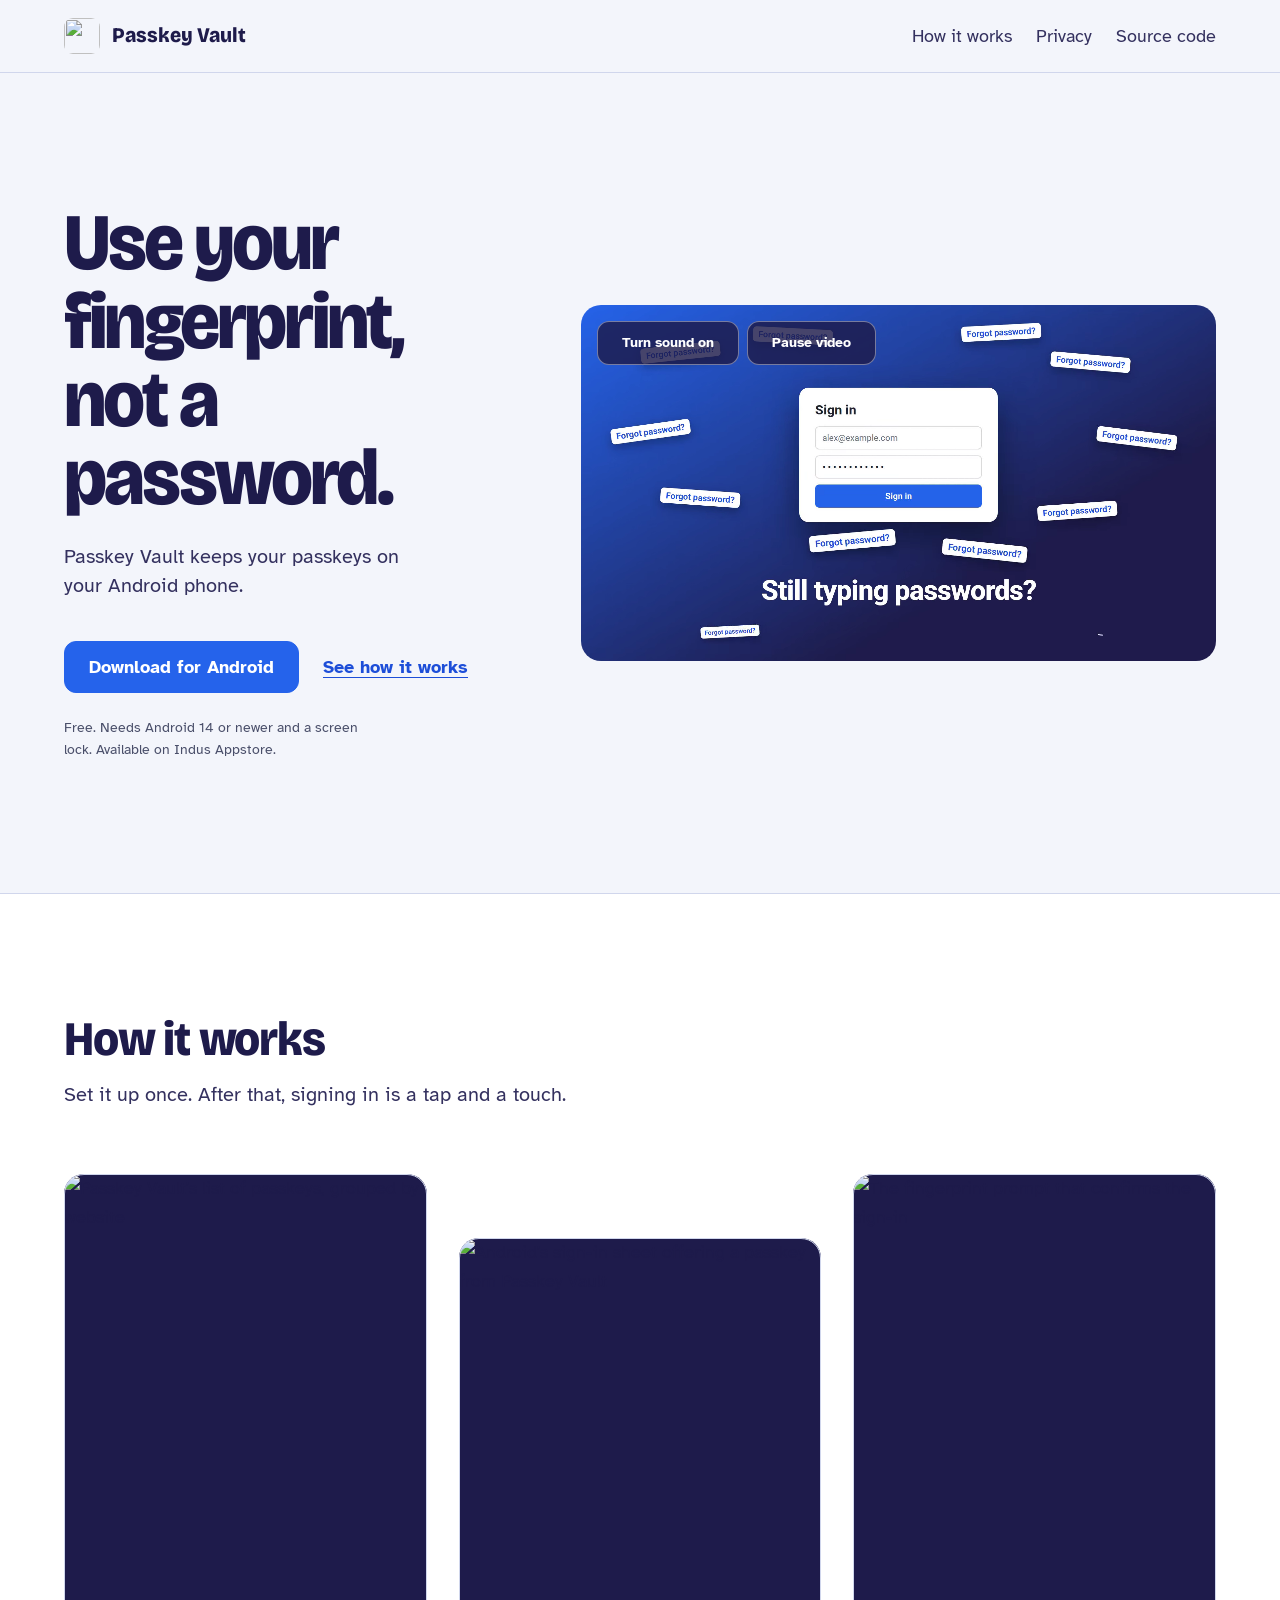
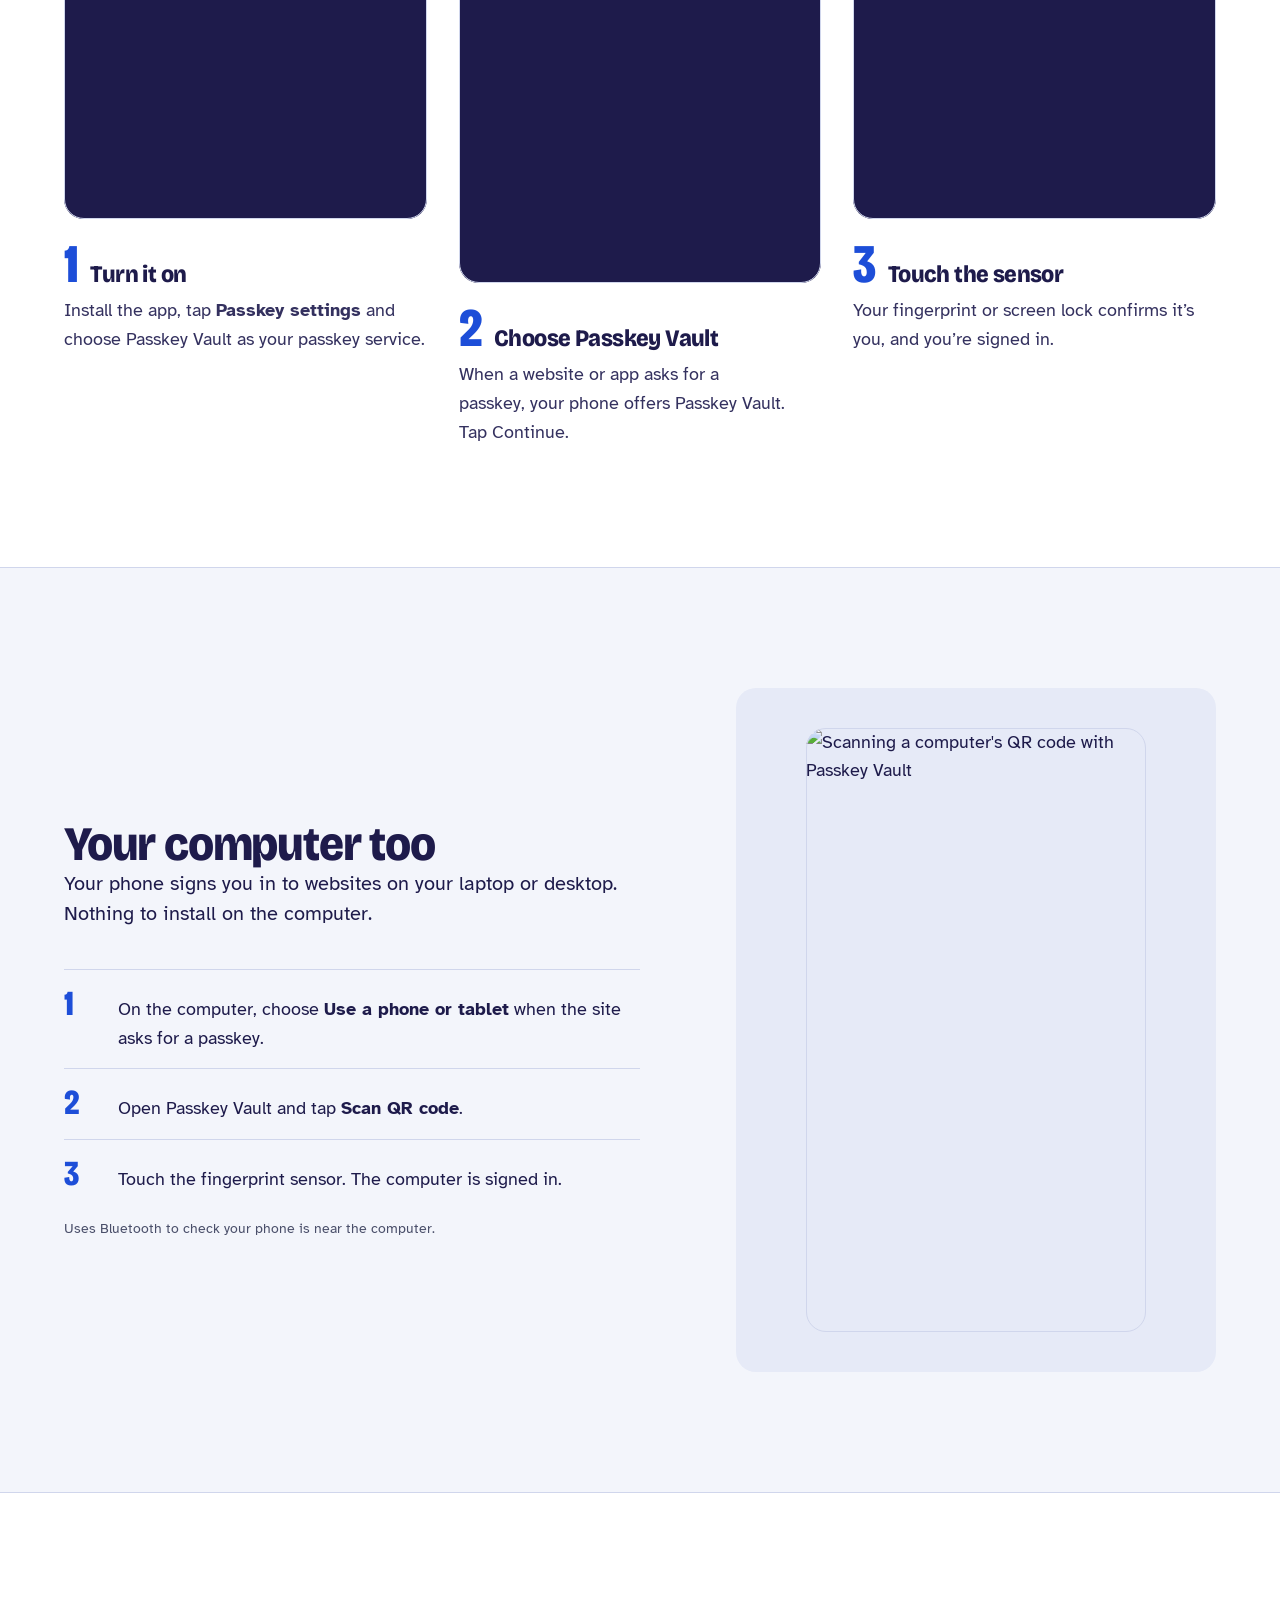
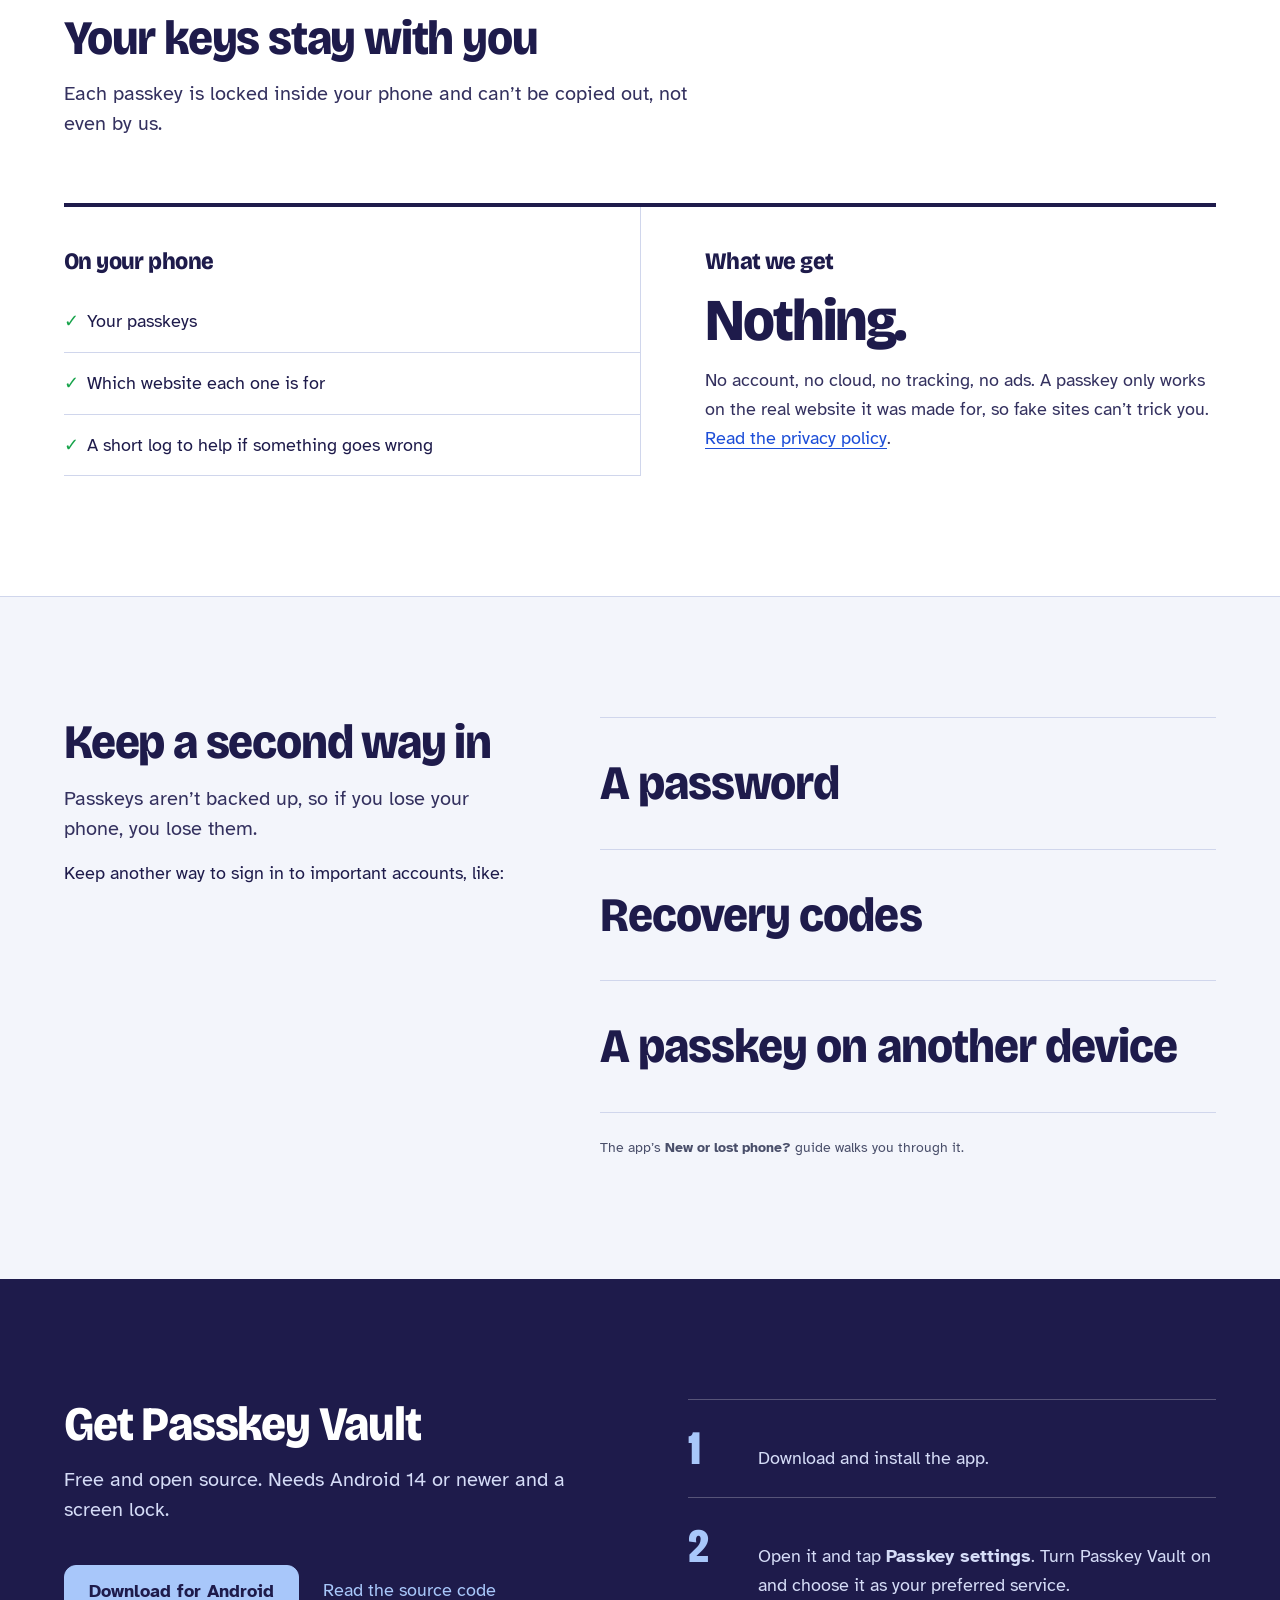
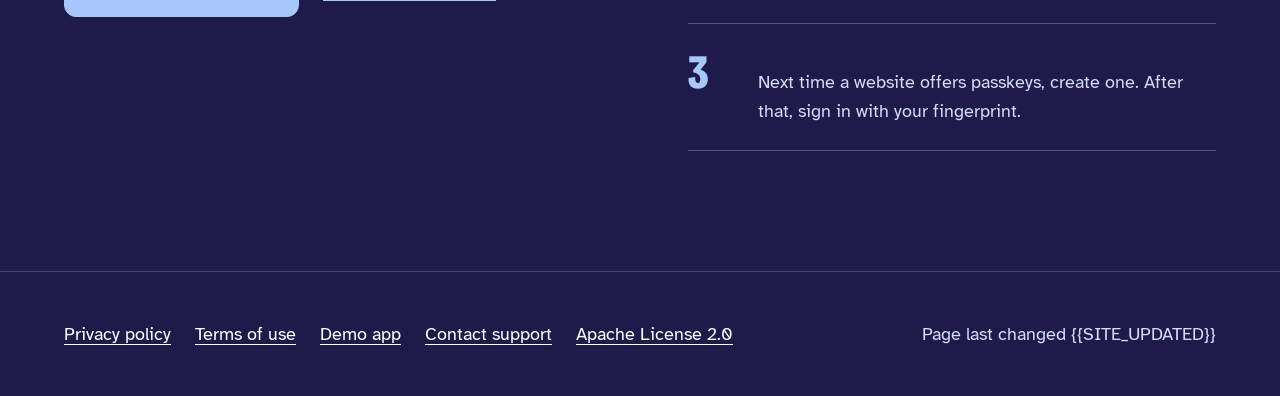
==== commit 293cee4a: "Website: the app is available on Indus Appstore Co-Authored-By: Claude Sonnet 5.5 <noreply@anthropic" ====
--- a/site/index.html
+++ b/site/index.html
@@ -35,7 +35,7 @@
             <a class="btn" href="https://github.com/aman-dhakar-191/passkey-provider-android/releases/latest">Download for Android</a>
             <a class="textlink" href="#how">See how it works</a>
           </div>
-          <p class="note">Free. Needs Android 14 or newer and a screen lock. Coming soon to Indus Appstore.</p>
+          <p class="note">Free. Needs Android 14 or newer and a screen lock. Available on Indus Appstore.</p>
         </div>
         <figure class="film">
           <video id="film" poster="media/passkey-vault.jpg" controls muted loop playsinline preload="auto"
--- a/site/style.css
+++ b/site/style.css
@@ -1,7 +1,7 @@
 /* Hallmark · shape: Stage, product · genre: modern-minimal · theme: brand · redesign: full
- * paper: oklch(97% 0.008 271) · accent: oklch(55% 0.215 263) · display: Bricolage · body: Atkinson · hero: Stage · nav: edge-aligned · footer: mast · signature: the 22-second film of one fingerprint signing in, bleeding off the hero's right edge
+ * paper: oklch(97% 0.008 271) · accent: oklch(55% 0.215 263) · display: Bricolage · body: Atkinson · hero: Stage · nav: edge-aligned · footer: mast · signature: the 22-second film of one fingerprint signing in, set inside the container beside the head
  * axes: light/grotesk-heavy/chromatic-blue · posture: Stage · contrast: pass · fold: pass · v2.0.0 */
-/* Hallmark · pre-emit critique: P4 H4 E4 S4 R4 V4 · weakest: H, the film's 16:9 frame is shorter than a Stage visual wants; let it bleed off the right edge and set the head beside it instead of shrinking it into a card */
+/* Hallmark · pre-emit critique: P4 H4 E4 S4 R4 V4 · weakest: H, the film's 16:9 frame is shorter than a Stage visual wants; kept it inside the container (a bleed read as overflow) and stack the hero under 72rem */
 /* Hallmark · reworded "Sign in with your fingerprint, not a password." to "Use your fingerprint, not a password." · 58 names the eight-word headline */
 /* Hallmark · reworded "Passkey Vault keeps your passkeys on your Android phone. Use them in apps, in your browser, and on your computer by scanning a QR code." to "Passkey Vault keeps your passkeys on your Android phone." · 58 names the 25-word hero sentence; the rest is said in How it works and Your computer too */
 /* Hallmark · answered F4 · the sound and pause buttons are controls laid over the film, not calls to action; one filled primary stands per screen */
@@ -40,7 +40,7 @@
 .btn:disabled, .btn[aria-disabled="true"] { opacity: 0.55; cursor: not-allowed; transform: none; }
 .btn--deep { background: var(--color-key); border-color: var(--color-key); color: var(--color-deep); }
 .btn--deep:hover { background: var(--color-on-deep); border-color: var(--color-on-deep); color: var(--color-deep); }
-.btn--quiet { background: color-mix(in oklab, var(--color-deep) 82%, transparent); border-color: color-mix(in oklab, var(--color-on-deep) 40%, transparent); color: var(--color-on-deep); min-height: 44px; font-size: var(--text-sm); font-weight: 700; backdrop-filter: none; }
+.btn--quiet { background: color-mix(in oklab, var(--color-deep) 82%, transparent); border-color: color-mix(in oklab, var(--color-on-deep) 40%, transparent); color: var(--color-on-deep); min-height: 44px; font-size: var(--text-sm); font-weight: 700; }
 .btn--quiet:hover { background: var(--color-deep); border-color: var(--color-on-deep); color: var(--color-on-deep); }
 .btn--quiet[aria-pressed="true"] { background: var(--color-key); border-color: var(--color-key); color: var(--color-deep); }
 .btn--quiet:disabled { opacity: 0.55; cursor: not-allowed; background: var(--color-paper-3); border-color: var(--color-rule); color: var(--color-muted); }
@@ -49,13 +49,13 @@
 @media (prefers-reduced-motion: reduce) { .btn { transition: background-color var(--dur-short) linear; } .btn:active { transform: none; } }
 
 /* Hero: Stage */
-.hero { padding-block: var(--space-2xl) var(--space-2xl); min-height: calc(100svh - var(--bar)); display: flex; align-items: center; }
+.hero { padding-block: var(--space-2xl); min-height: clamp(560px, calc(100svh - var(--bar)), 820px); display: flex; align-items: center; }
 .hero .wrap { display: grid; grid-template-columns: minmax(0, 5fr) minmax(0, 7fr); gap: var(--space-2xl); align-items: center; }
 .hero h1 { font-size: var(--text-display); line-height: 0.98; letter-spacing: -0.035em; max-width: 9ch; }
 .hero .lead { margin-top: var(--space-lg); max-width: 28ch; color: var(--color-ink-2); }
 .hero .note { margin-top: var(--space-lg); font-size: var(--text-sm); color: var(--color-muted); max-width: 34ch; }
-.film { position: relative; margin: 0; margin-right: calc(-1 * var(--gutter)); border-radius: var(--radius-card) 0 0 var(--radius-card); overflow: hidden; background: var(--color-deep); aspect-ratio: 16 / 9; }
-.film video { width: 100%; height: 100%; object-fit: cover; }
+.film { position: relative; margin: 0; min-width: 0; }
+.film video { width: 100%; aspect-ratio: 16 / 9; object-fit: cover; background: var(--color-deep); border-radius: var(--radius-card); }
 .film .controls { position: absolute; left: var(--space-md); top: var(--space-md); display: flex; gap: var(--space-xs); }
 html:not(.js) .film .controls { display: none; }
 
@@ -126,13 +126,14 @@
 .doc code { font-size: 0.95rem; background: var(--color-paper-2); border: 1px solid var(--color-rule); border-radius: 6px; padding: 0 var(--space-2xs); overflow-wrap: anywhere; }
 .updated { margin-top: var(--space-xl); padding-top: var(--space-md); border-top: 1px solid var(--color-rule); color: var(--color-muted); font-size: var(--text-md); }
 
-@media (max-width: 60rem) {
-  :root { --bar: 64px; }
+@media (max-width: 72rem) {
   .hero { min-height: 0; padding-block: var(--space-xl) var(--space-2xl); display: block; }
   .hero .wrap { grid-template-columns: minmax(0, 1fr); gap: var(--space-xl); }
   .hero h1 { max-width: 12ch; }
   .hero .lead { max-width: 30ch; }
-  .film { margin-right: 0; border-radius: var(--radius-card); }
+}
+@media (max-width: 60rem) {
+  :root { --bar: 64px; }
   .steps { grid-template-columns: minmax(0, 1fr); gap: var(--space-2xl); }
   .steps li { max-width: 340px; }
   .steps li:nth-child(2) { margin-top: 0; }
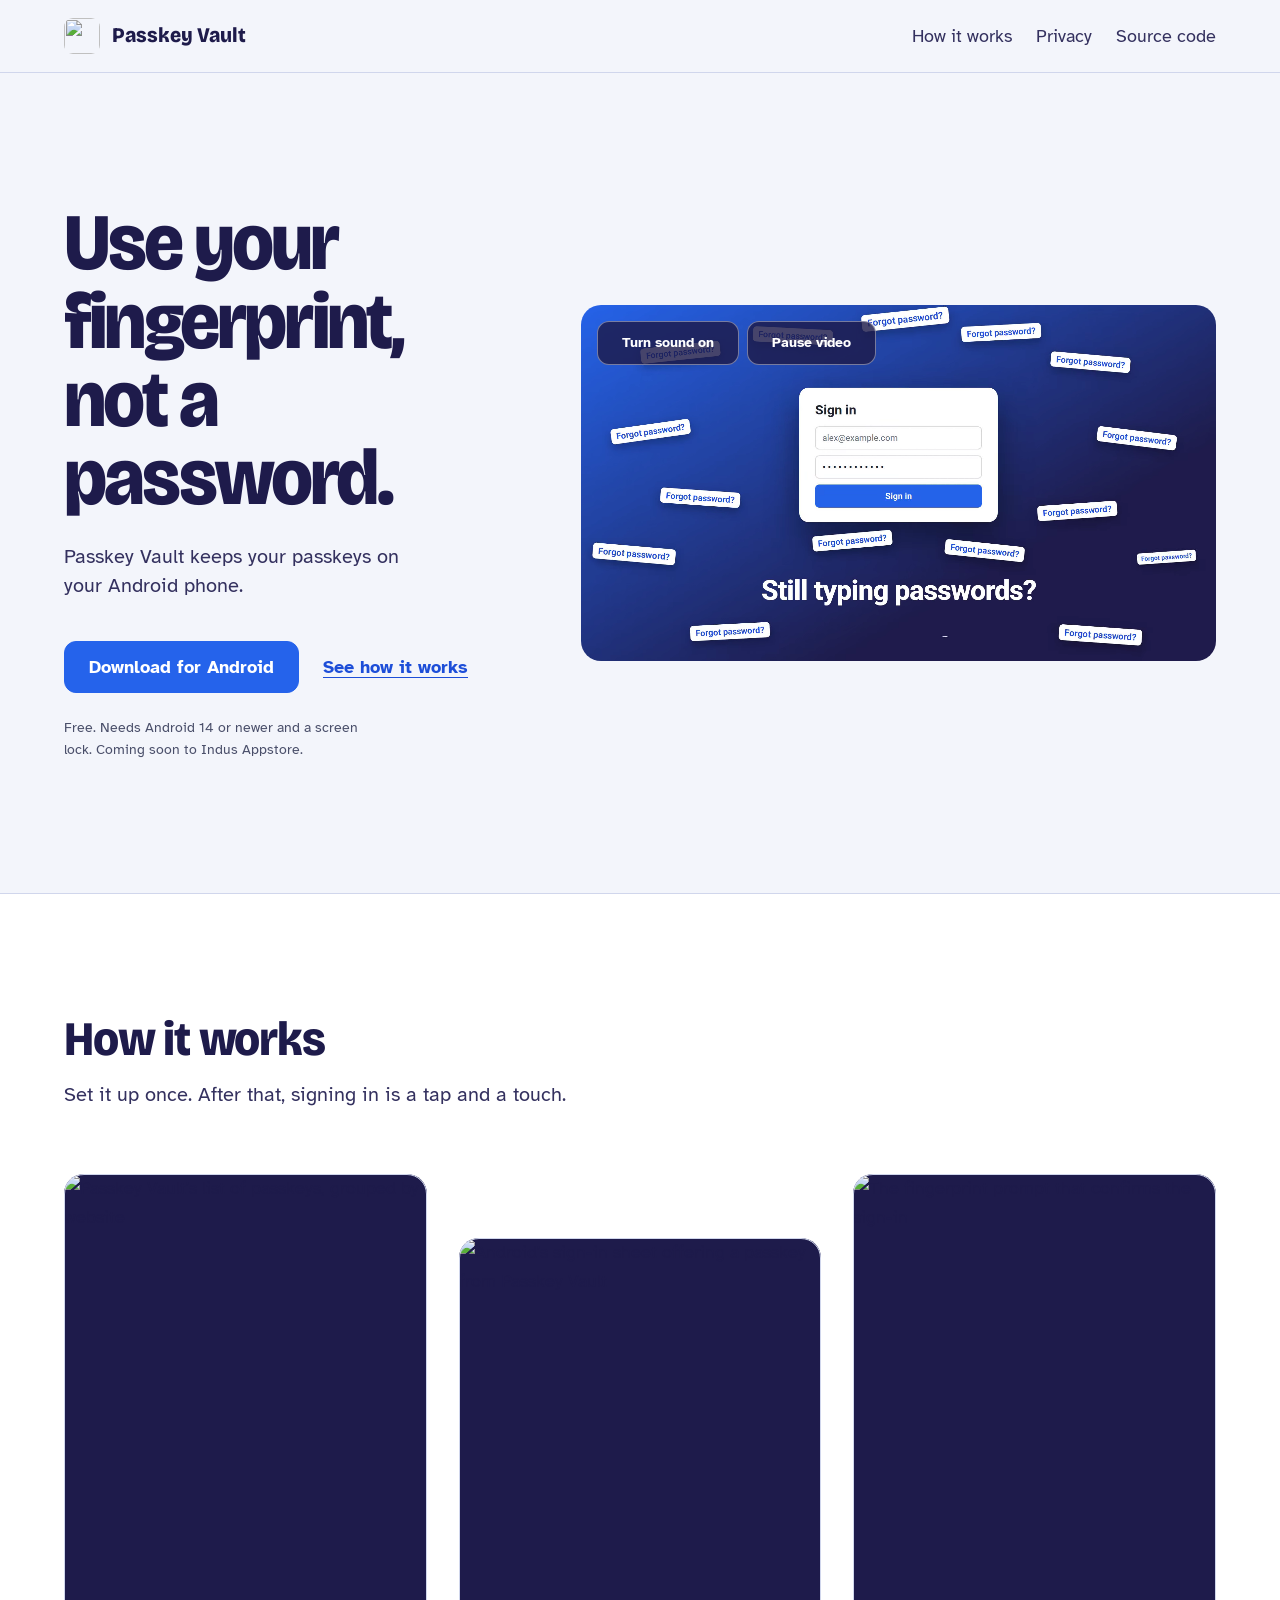
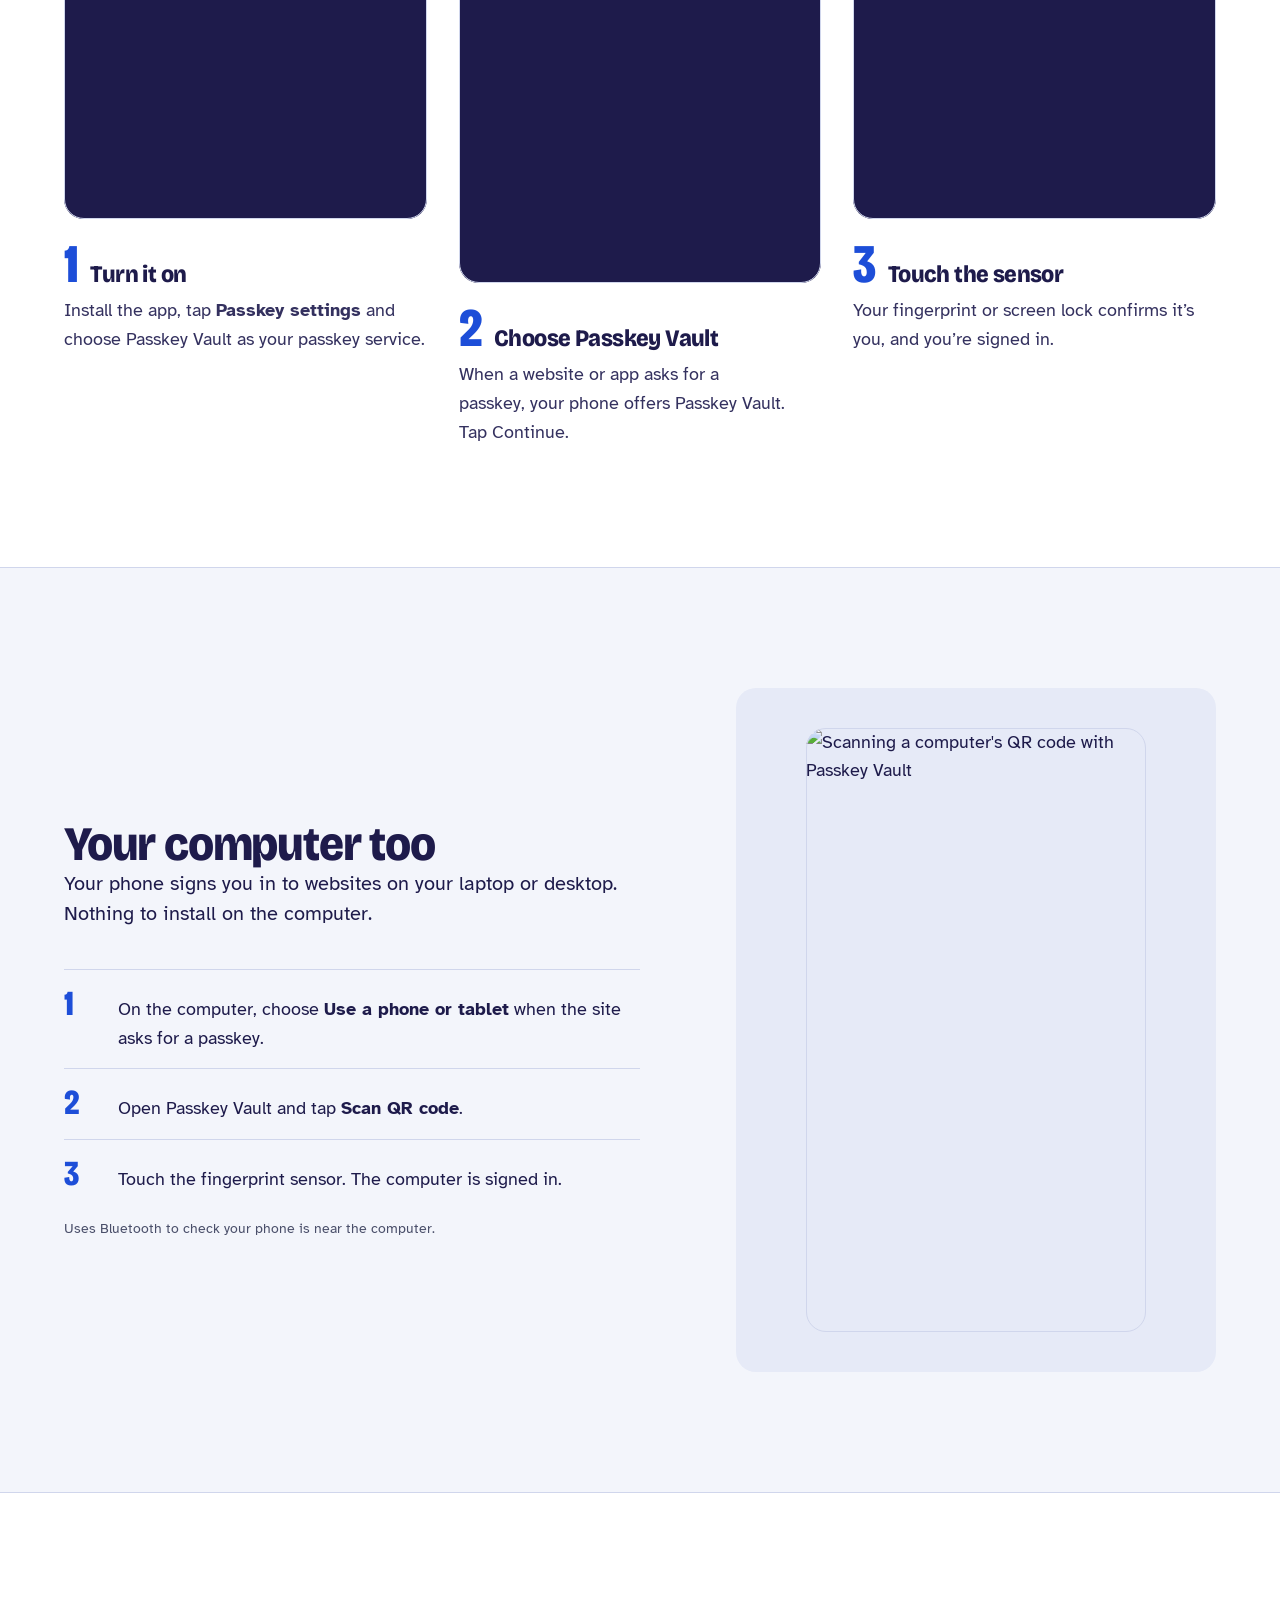
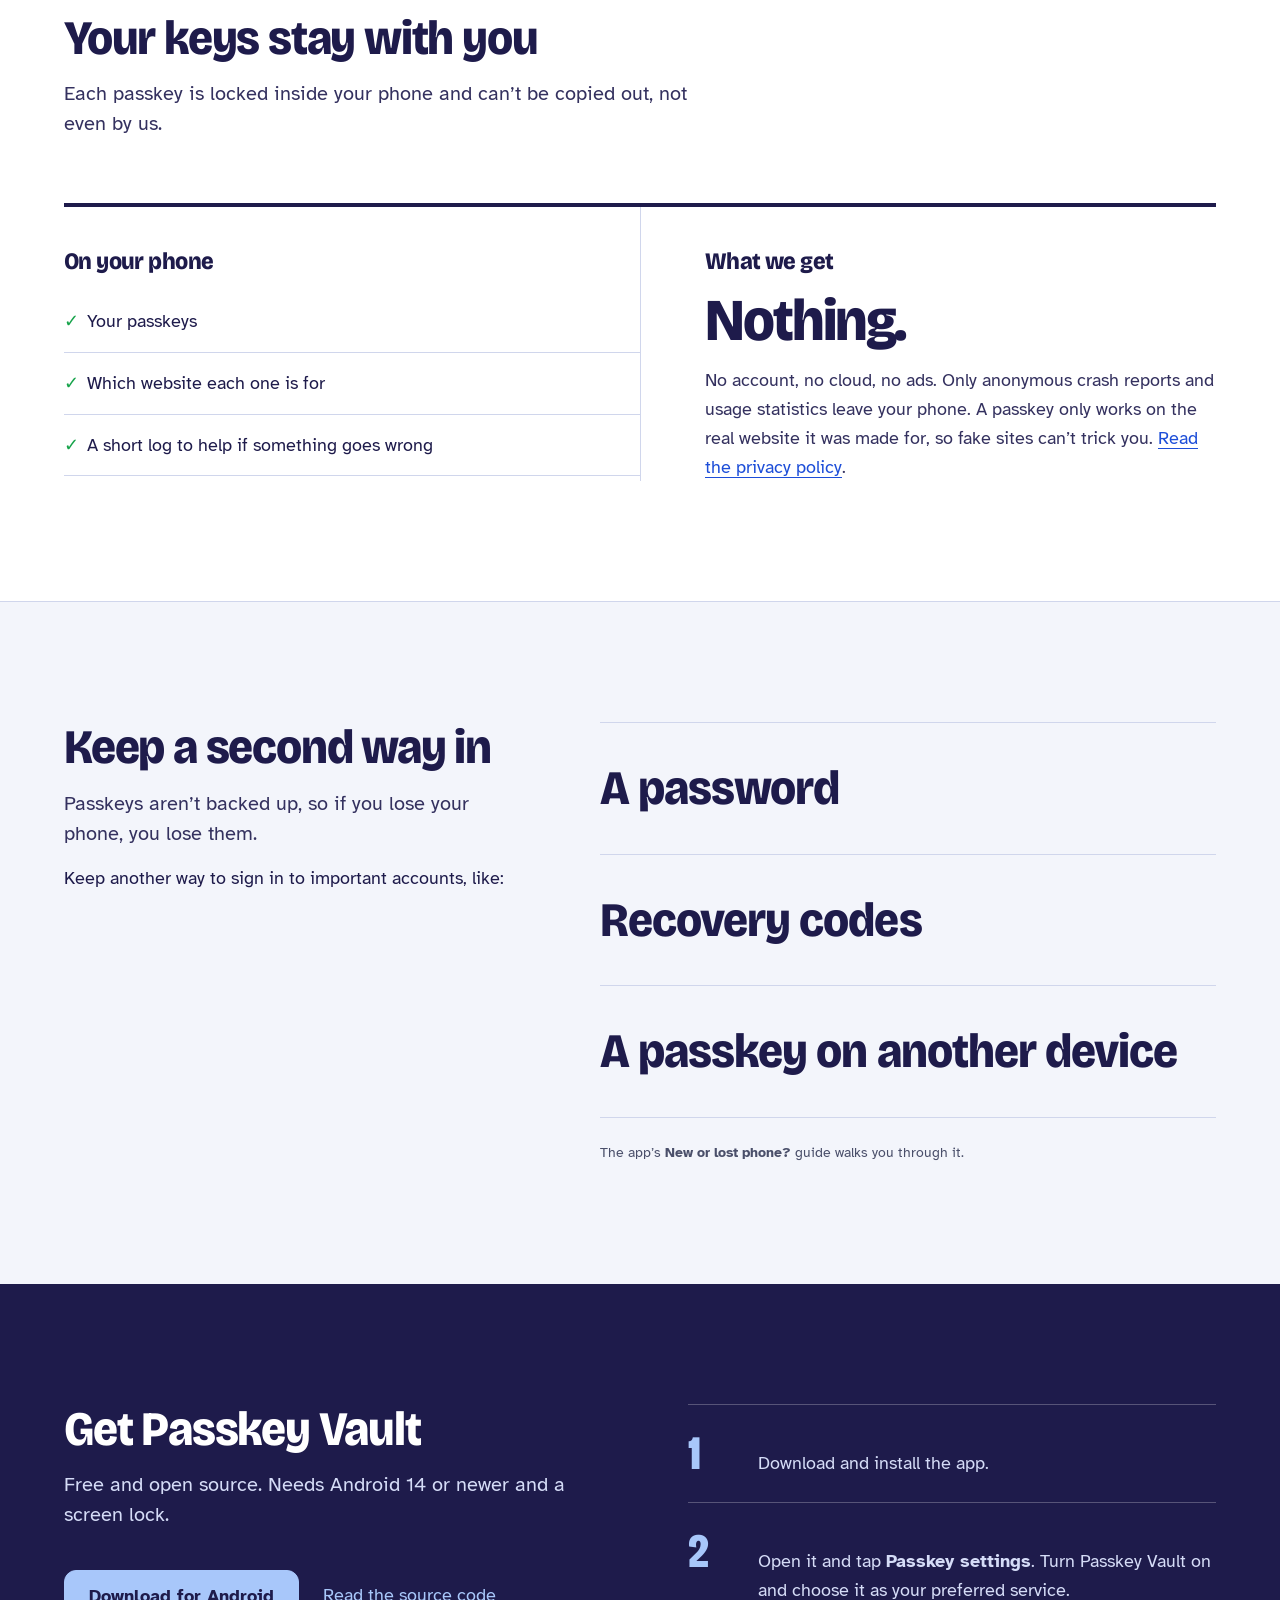
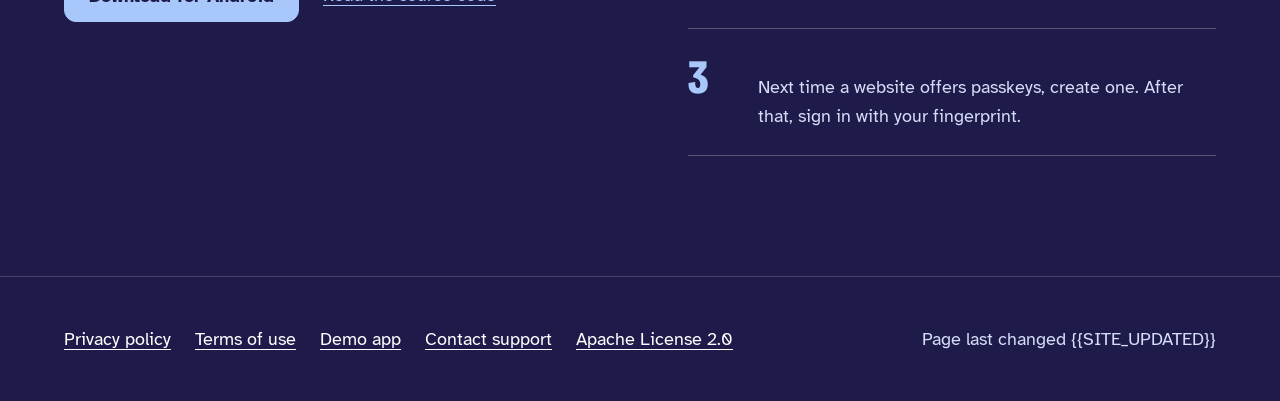
==== commit 3be653a9: "Add Firebase Crashlytics and Analytics to both channels Release builds report crashes and anonymous " ====
--- a/site/index.html
+++ b/site/index.html
@@ -35,7 +35,7 @@
             <a class="btn" href="https://github.com/aman-dhakar-191/passkey-provider-android/releases/latest">Download for Android</a>
             <a class="textlink" href="#how">See how it works</a>
           </div>
-          <p class="note">Free. Needs Android 14 or newer and a screen lock. Available on Indus Appstore.</p>
+          <p class="note">Free. Needs Android 14 or newer and a screen lock. Coming soon to Indus Appstore.</p>
         </div>
         <figure class="film">
           <video id="film" poster="media/passkey-vault.jpg" controls muted loop playsinline preload="auto"
@@ -113,7 +113,7 @@
           <div>
             <h3>What we get</h3>
             <p class="nothing">Nothing.</p>
-            <p>No account, no cloud, no tracking, no ads. A passkey only works on the real website it was made for, so fake sites can’t trick you. <a href="privacy/">Read the privacy policy</a>.</p>
+            <p>No account, no cloud, no ads. Only anonymous crash reports and usage statistics leave your phone. A passkey only works on the real website it was made for, so fake sites can’t trick you. <a href="privacy/">Read the privacy policy</a>.</p>
           </div>
         </div>
       </div>
